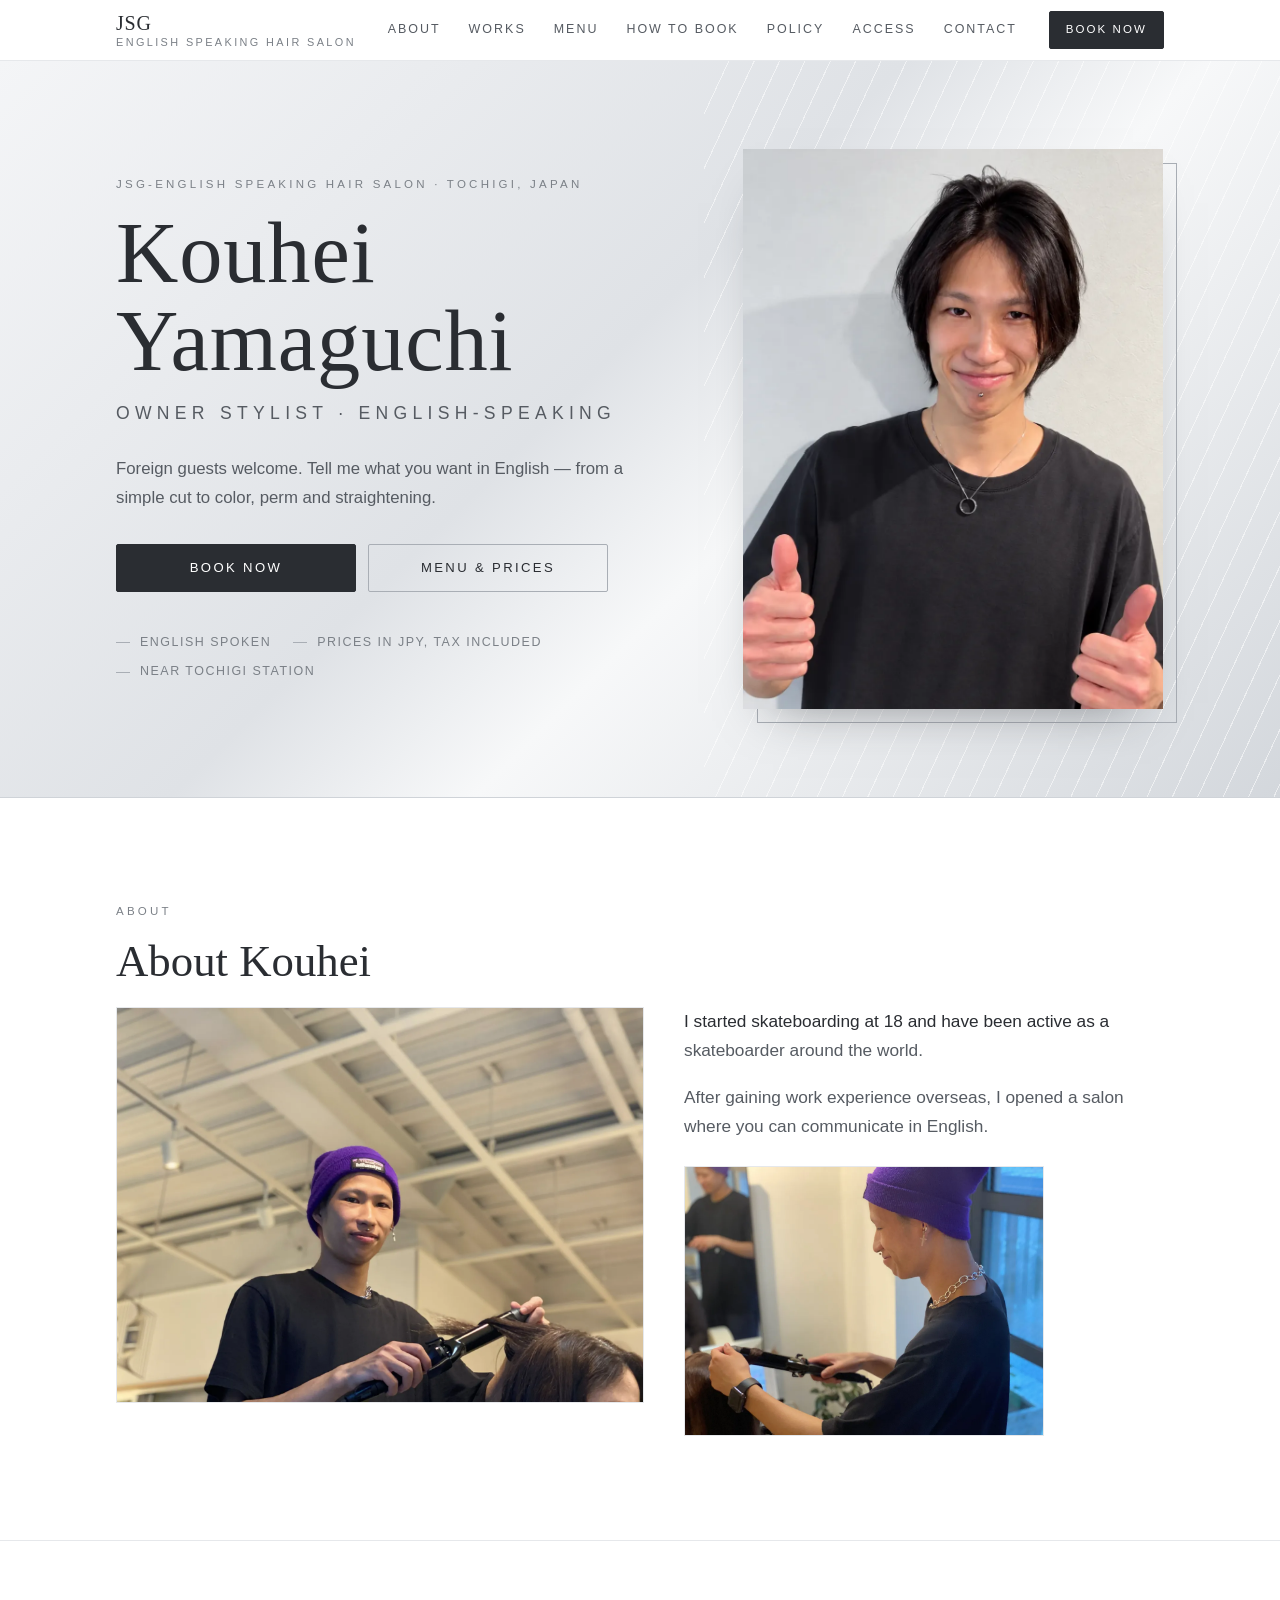
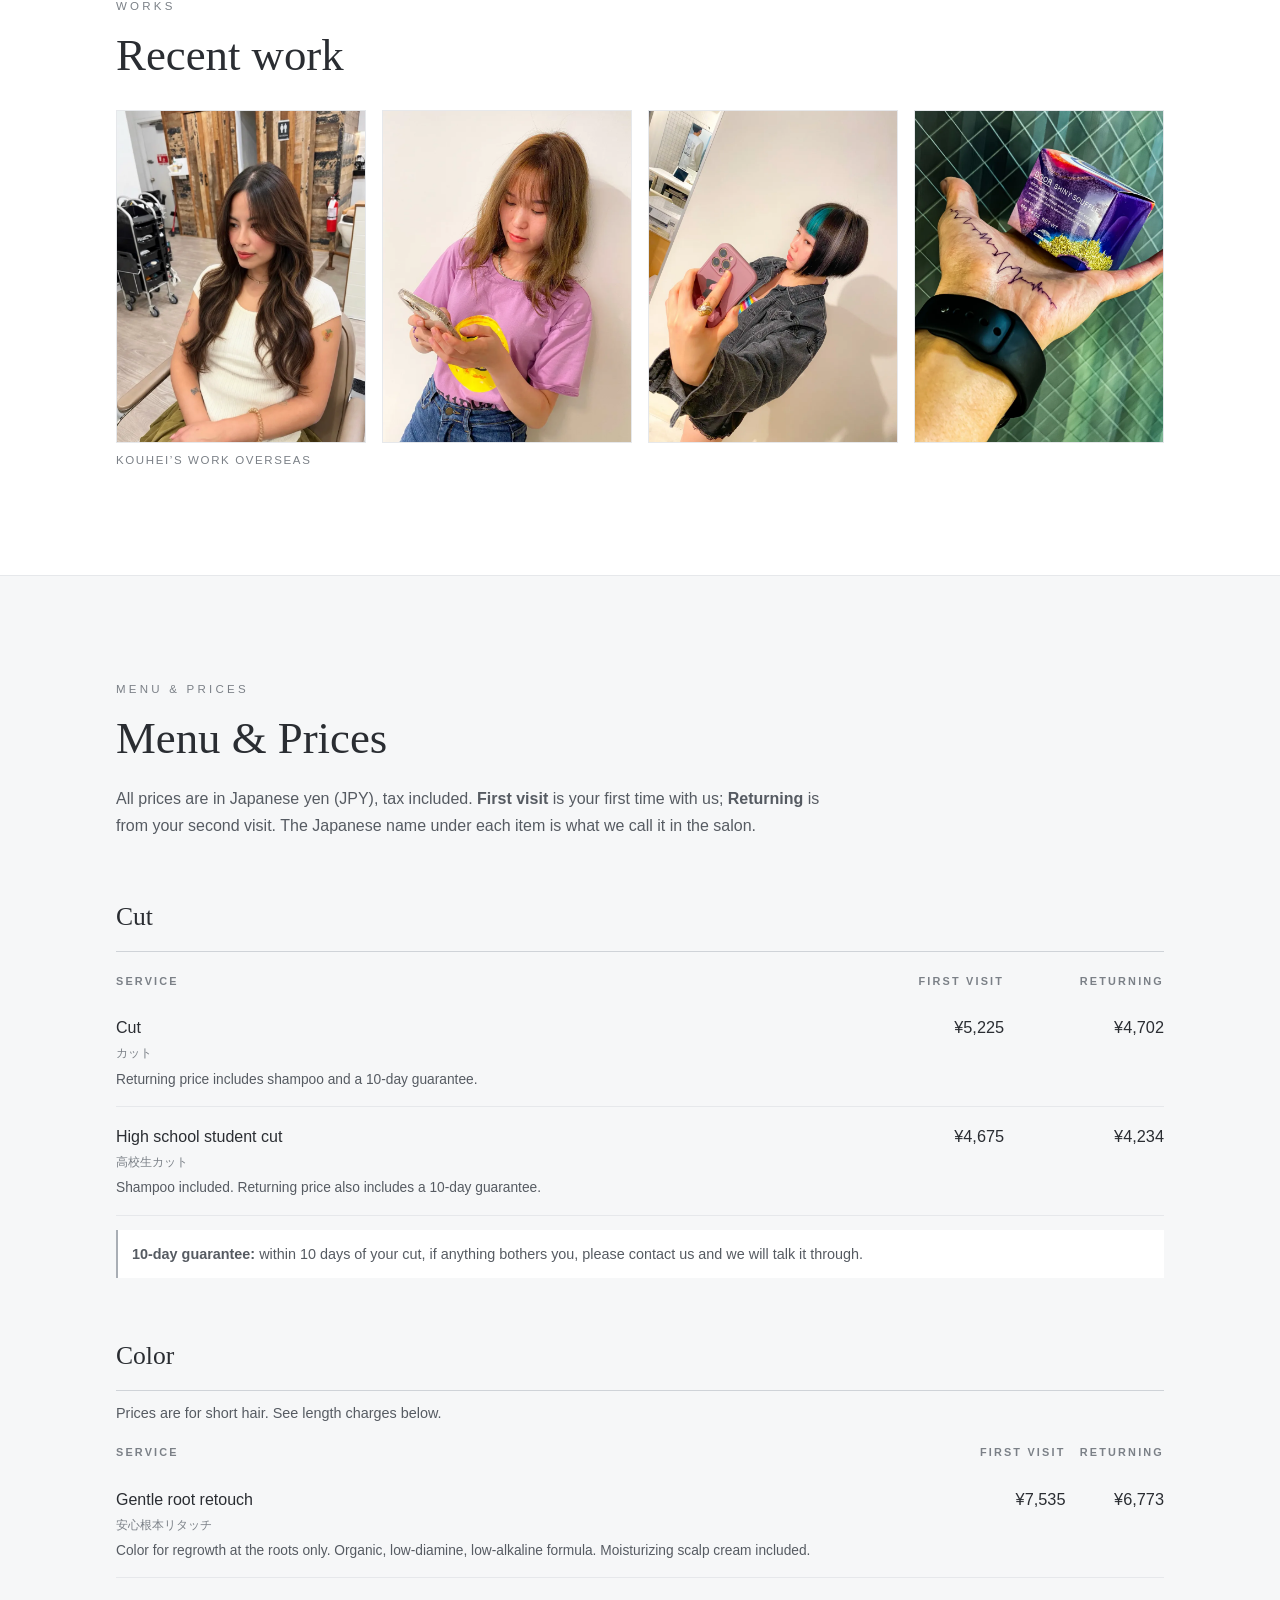
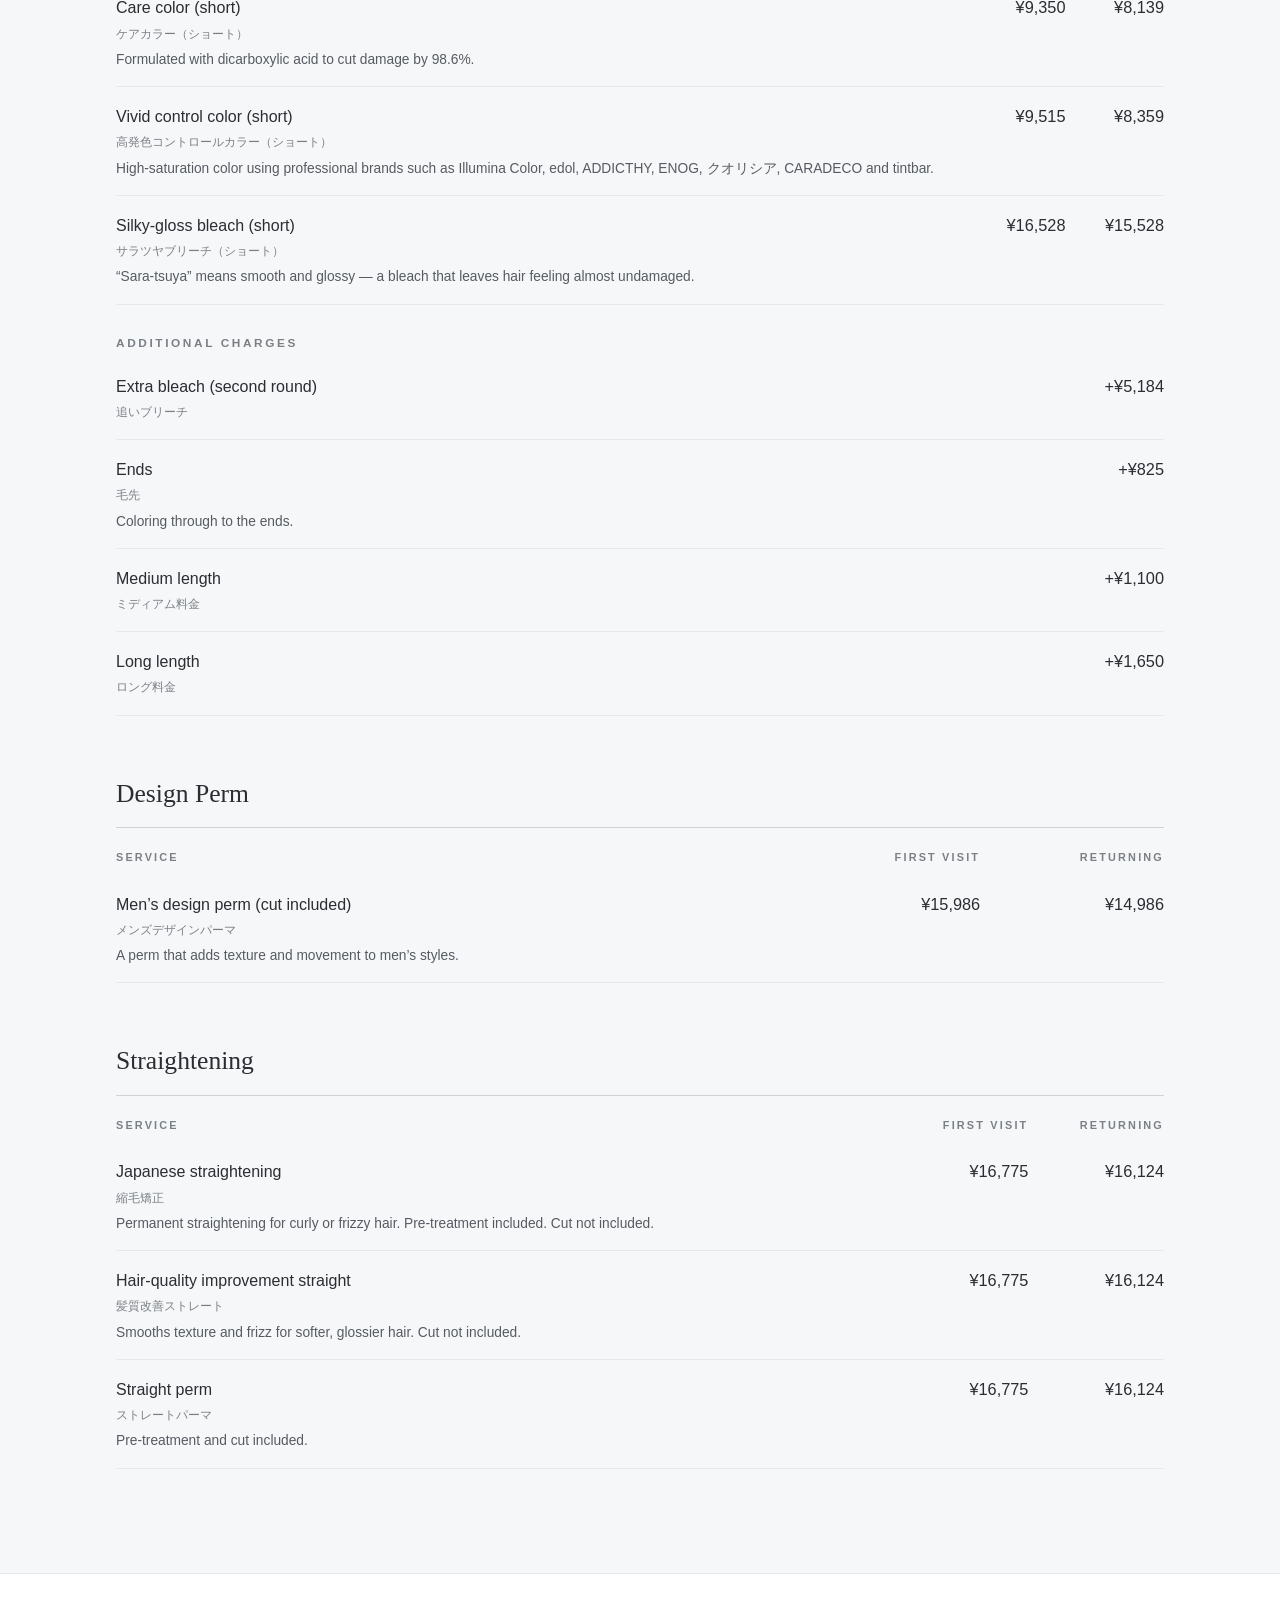
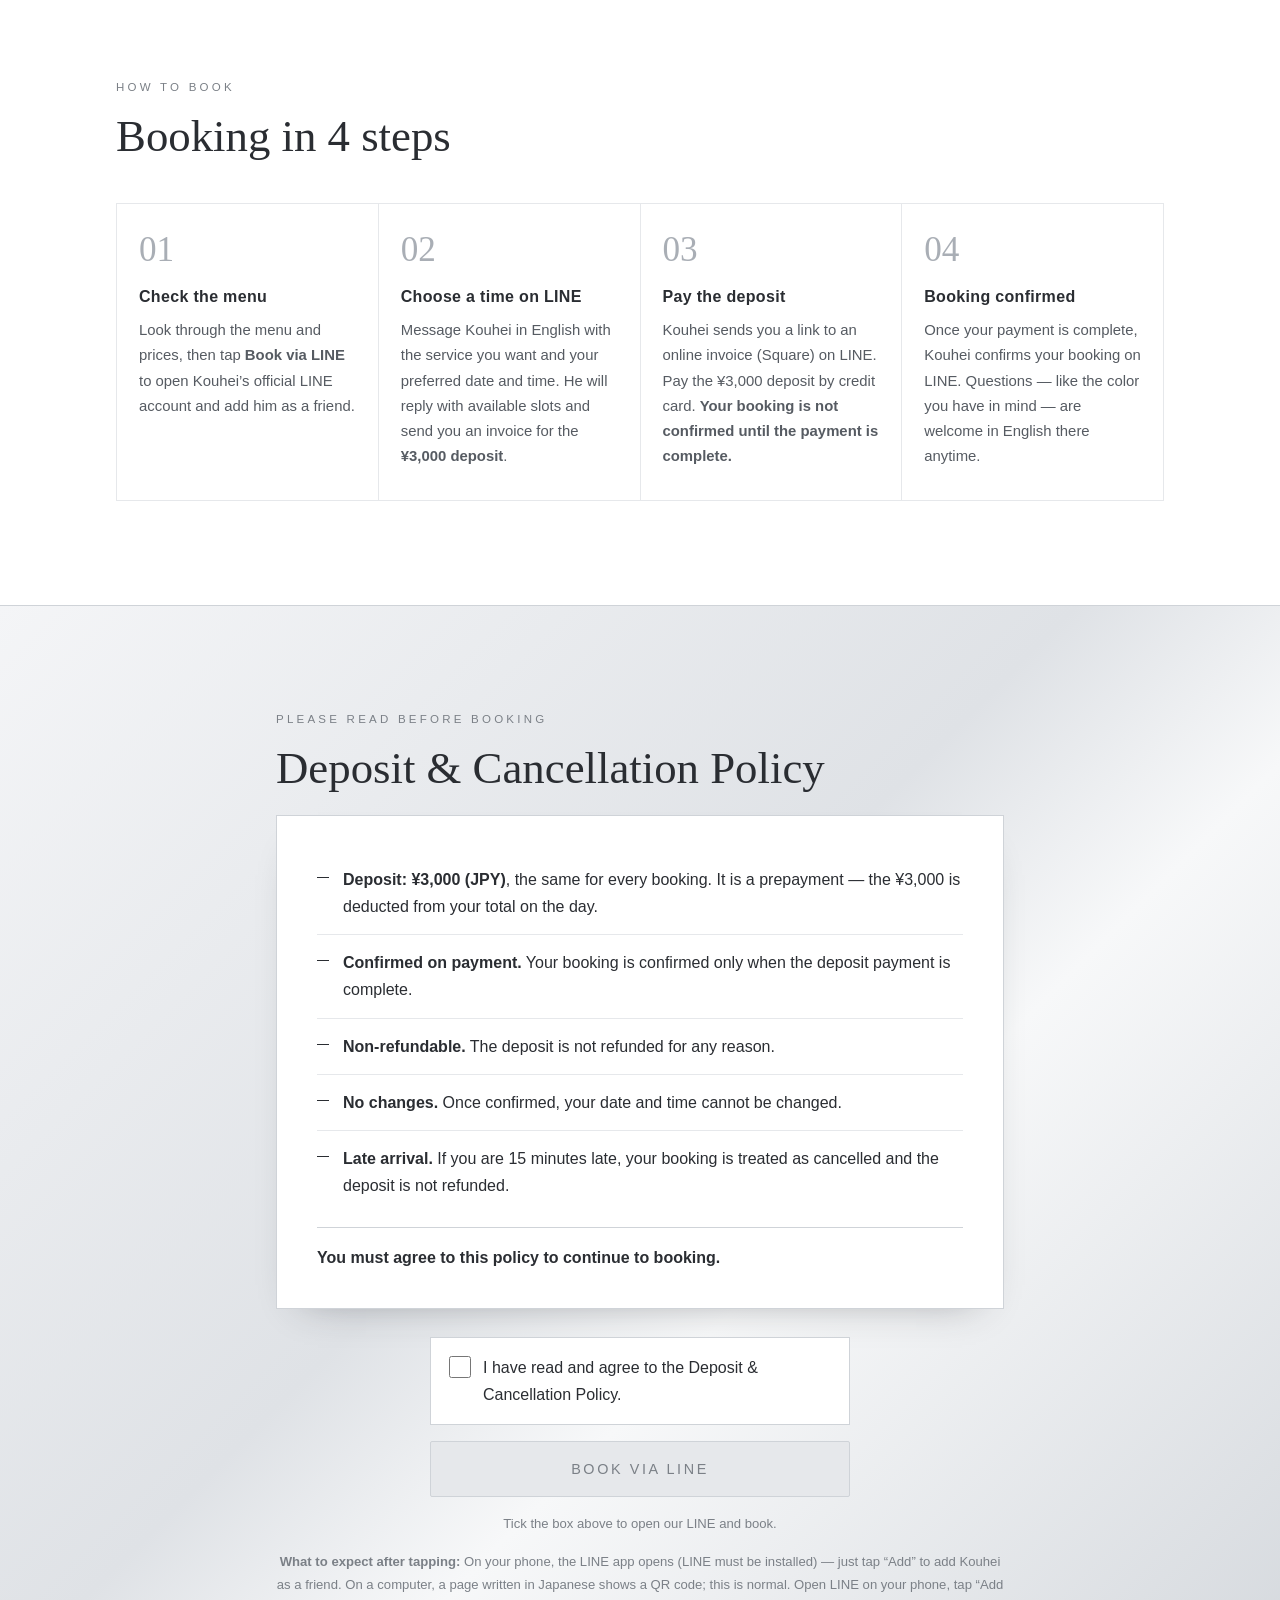
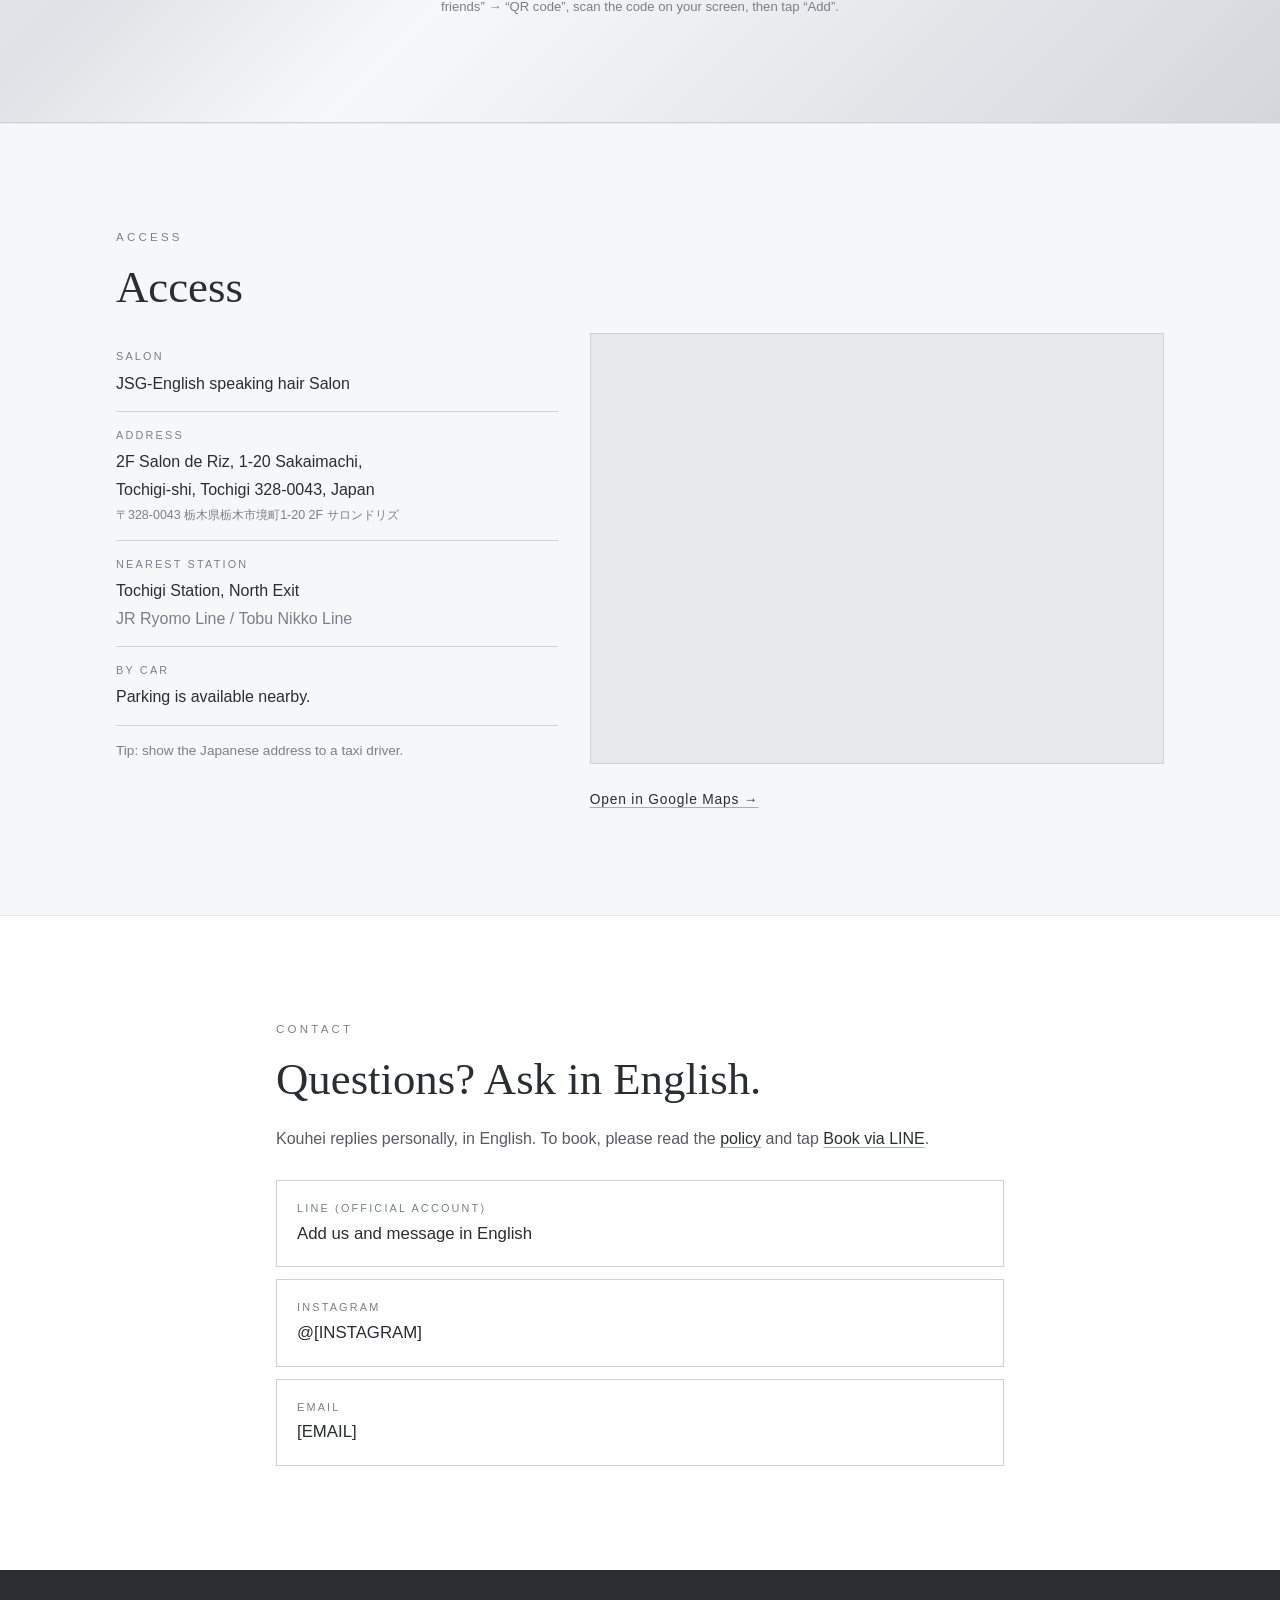
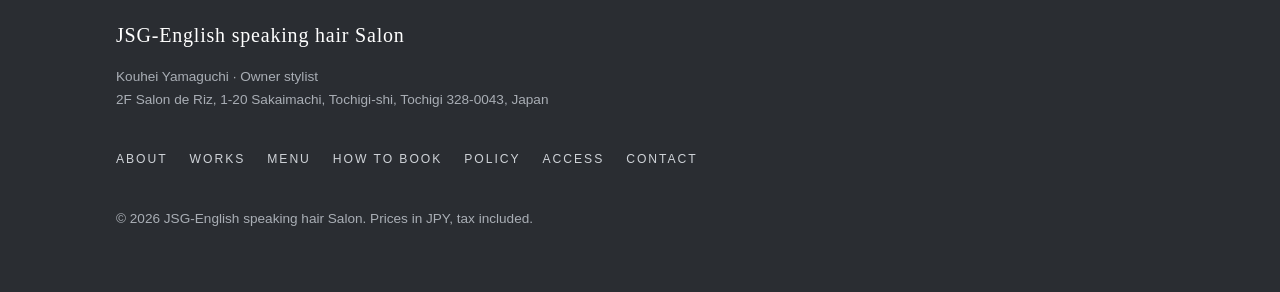
==== index.html @ a2908c6b "Initial import of JSG site (fix export wrapper, comments) Co-Authored-By: Claude Opus 5.5 <noreply@a" ====
<!doctype html>
<html lang="en">
<head>
  <meta charset="utf-8">
  <meta name="viewport" content="width=device-width, initial-scale=1">
  <title>JSG-English speaking hair Salon | Kouhei Yamaguchi, Owner Stylist | Tochigi, Japan</title>
  <meta name="description" content="JSG-English speaking hair Salon in Tochigi, Japan. Owner stylist Kouhei Yamaguchi welcomes foreign guests — cut, color, perm and straightening in English. Prices in JPY. Near Tochigi Station North Exit.">
  <meta name="robots" content="index, follow">
  <!-- TODO [DOMAIN]: 公開ドメインが決まったら https://[DOMAIN]/ を置き換える（canonical / og:url / og:image / sitemap.xml / robots.txt） -->
  <link rel="canonical" href="https://[DOMAIN]/">

  <!-- Open Graph -->
  <meta property="og:type" content="website">
  <meta property="og:site_name" content="JSG-English speaking hair Salon">
  <meta property="og:title" content="JSG-English speaking hair Salon — Kouhei Yamaguchi, Owner Stylist">
  <meta property="og:description" content="Foreign guests welcome in Tochigi, Japan. Cut, color, perm and straightening with an English-speaking owner stylist. Book via LINE with a ¥3,000 deposit.">
  <meta property="og:url" content="https://[DOMAIN]/">
  <meta property="og:image" content="https://[DOMAIN]/images/og-image.png">
  <meta property="og:image:width" content="1200">
  <meta property="og:image:height" content="630">
  <meta property="og:locale" content="en_US">
  <meta name="twitter:card" content="summary_large_image">

  <link rel="icon" href="images/favicon.svg" type="image/svg+xml">
  <meta name="theme-color" content="#f4f5f6">
  <link rel="stylesheet" href="css/style.css">

  <script type="application/ld+json">
  {
    "@context": "https://schema.org",
    "@type": "HairSalon",
    "name": "JSG-English speaking hair Salon",
    "url": "https://[DOMAIN]/",
    "image": "https://[DOMAIN]/images/og-image.png",
    "priceRange": "¥¥",
    "currenciesAccepted": "JPY",
    "availableLanguage": ["English", "Japanese"],
    "address": {
      "@type": "PostalAddress",
      "streetAddress": "2F Salon de Riz, 1-20 Sakaimachi",
      "addressLocality": "Tochigi-shi",
      "addressRegion": "Tochigi",
      "postalCode": "328-0043",
      "addressCountry": "JP"
    },
    "founder": {
      "@type": "Person",
      "name": "Kouhei Yamaguchi",
      "jobTitle": "Owner Stylist",
      "knowsLanguage": ["en", "ja"]
    }
  }
  </script>
</head>
<body>

<header class="site-header">
  <div class="wrap header-inner">
    <a class="brand" href="#top" aria-label="JSG-English speaking hair Salon — back to top">
      <span class="brand-name">JSG</span>
      <span class="brand-sub">English speaking hair Salon</span>
    </a>
    <nav class="nav" aria-label="Main">
      <a href="#about">About</a>
      <a href="#works">Works</a>
      <a href="#menu">Menu</a>
      <a href="#how">How to book</a>
      <a href="#policy">Policy</a>
      <a href="#access">Access</a>
      <a href="#contact">Contact</a>
    </nav>
    <a class="btn btn-small" href="#book">Book now</a>
  </div>
</header>

<main id="top">

  <!-- 1. HERO -->
  <section class="hero" aria-labelledby="hero-title">
    <div class="wrap hero-inner">
      <div class="hero-text">
      <p class="eyebrow">JSG-English speaking hair Salon · Tochigi, Japan</p>
      <h1 id="hero-title">
        <span class="hero-name">Kouhei Yamaguchi</span>
        <span class="hero-role">Owner stylist · English-speaking</span>
      </h1>
      <p class="hero-lead">Foreign guests welcome. Tell me what you want in English — from a simple cut to color, perm and straightening.</p>
      <div class="hero-actions">
        <a class="btn" href="#book">Book now</a>
        <a class="btn btn-ghost" href="#menu">Menu &amp; prices</a>
      </div>
      <ul class="hero-facts">
        <li>English spoken</li>
        <li>Prices in JPY, tax included</li>
        <li>Near Tochigi Station</li>
      </ul>
      </div>
      <!-- ファーストビューの写真は表示を速くするため遅延読み込みにしない -->
      <figure class="hero-img">
        <img src="images/kouhei-portrait.webp" alt="Kouhei Yamaguchi, owner stylist, smiling with two thumbs up" width="900" height="1581" fetchpriority="high" decoding="async">
      </figure>
    </div>
  </section>

  <!-- 2. ABOUT -->
  <section id="about" class="section" aria-labelledby="about-title">
    <div class="wrap">
      <p class="eyebrow">About</p>
      <h2 id="about-title">About Kouhei</h2>
      <div class="about-grid">
        <figure class="about-img">
          <img src="images/kouhei-at-work.webp" alt="Kouhei styling a guest’s hair with a curling iron" width="1600" height="1200" loading="lazy" decoding="async">
        </figure>
        <div class="about-text">
          <p>I started skateboarding at 18 and have been active as a skateboarder around the world.</p>
          <p>After gaining work experience overseas, I opened a salon where you can communicate in English.</p>
          <figure class="about-sub">
            <img src="images/kouhei-styling.webp" alt="Kouhei curling a guest’s hair in the salon" width="1200" height="900" loading="lazy" decoding="async">
          </figure>
        </div>
      </div>
    </div>
  </section>

  <!-- 2b. WORKS（写っている方の掲載同意あり：2026-10-16 石黒さん確認） -->
  <section id="works" class="section" aria-labelledby="works-title">
    <div class="wrap">
      <p class="eyebrow">Works</p>
      <h2 id="works-title">Recent work</h2>
      <div class="works-grid">
        <!-- 山口さんが海外で働いていたときの施術（石黒さん確認 2026-10-16） -->
        <figure>
          <img src="images/work-overseas.webp" alt="Long layered hair with soft waves and brown highlights, styled by Kouhei overseas" width="900" height="1134" loading="lazy" decoding="async">
          <figcaption>Kouhei’s work overseas</figcaption>
        </figure>
        <figure>
          <img src="images/work-layers.webp" alt="Medium-length layered cut with a soft fringe and a light brown color" width="900" height="1047" loading="lazy" decoding="async">
        </figure>
        <figure>
          <img src="images/work-bob.webp" alt="Short bob with a teal color accent in the fringe" width="900" height="1200" loading="lazy" decoding="async">
        </figure>
        <figure>
          <img src="images/work-product.webp" alt="Milbon DOOR Shiny Souffle styling product held in a hand" width="900" height="1200" loading="lazy" decoding="async">
        </figure>
      </div>
    </div>
  </section>

  <!-- 3. MENU & PRICES -->
  <section id="menu" class="section section-tint" aria-labelledby="menu-title">
    <div class="wrap">
      <p class="eyebrow">Menu &amp; Prices</p>
      <h2 id="menu-title">Menu &amp; Prices</h2>
      <p class="section-lead">All prices are in Japanese yen (JPY), tax included. <strong>First visit</strong> is your first time with us; <strong>Returning</strong> is from your second visit. The Japanese name under each item is what we call it in the salon.</p>

      <!-- CUT -->
      <div class="menu-block">
        <h3>Cut</h3>
        <table class="price-table">
          <thead><tr><th scope="col">Service</th><th scope="col">First visit</th><th scope="col">Returning</th></tr></thead>
          <tbody>
            <tr>
              <th scope="row"><span class="item">Cut</span><span class="jp" lang="ja">カット</span><span class="desc">Returning price includes shampoo and a 10-day guarantee.</span></th>
              <td data-label="First visit">¥5,225</td><td data-label="Returning">¥4,702</td>
            </tr>
            <tr>
              <th scope="row"><span class="item">High school student cut</span><span class="jp" lang="ja">高校生カット</span><span class="desc">Shampoo included. Returning price also includes a 10-day guarantee.</span></th>
              <td data-label="First visit">¥4,675</td><td data-label="Returning">¥4,234</td>
            </tr>
          </tbody>
        </table>
        <p class="block-note"><strong>10-day guarantee:</strong> within 10 days of your cut, if anything bothers you, please contact us and we will talk it through.</p>
      </div>

      <!-- COLOR -->
      <div class="menu-block">
        <h3>Color</h3>
        <p class="block-intro">Prices are for short hair. See length charges below.</p>
        <table class="price-table">
          <thead><tr><th scope="col">Service</th><th scope="col">First visit</th><th scope="col">Returning</th></tr></thead>
          <tbody>
            <tr>
              <th scope="row"><span class="item">Gentle root retouch</span><span class="jp" lang="ja">安心根本リタッチ</span><span class="desc">Color for regrowth at the roots only. Organic, low-diamine, low-alkaline formula. Moisturizing scalp cream included.</span></th>
              <td data-label="First visit">¥7,535</td><td data-label="Returning">¥6,773</td>
            </tr>
            <tr>
              <th scope="row"><span class="item">Care color (short)</span><span class="jp" lang="ja">ケアカラー（ショート）</span><span class="desc">Formulated with dicarboxylic acid to cut damage by 98.6%.</span></th>
              <td data-label="First visit">¥9,350</td><td data-label="Returning">¥8,139</td>
            </tr>
            <tr>
              <th scope="row"><span class="item">Vivid control color (short)</span><span class="jp" lang="ja">高発色コントロールカラー（ショート）</span><span class="desc">High-saturation color using professional brands such as Illumina Color, edol, ADDICTHY, ENOG, <span lang="ja">クオリシア</span>, CARADECO and tintbar.</span></th>
              <td data-label="First visit">¥9,515</td><td data-label="Returning">¥8,359</td>
            </tr>
            <tr>
              <th scope="row"><span class="item">Silky-gloss bleach (short)</span><span class="jp" lang="ja">サラツヤブリーチ（ショート）</span><span class="desc">“Sara-tsuya” means smooth and glossy — a bleach that leaves hair feeling almost undamaged.</span></th>
              <td data-label="First visit">¥16,528</td><td data-label="Returning">¥15,528</td>
            </tr>
          </tbody>
        </table>
        <h4>Additional charges</h4>
        <table class="price-table price-table-add">
          <tbody>
            <tr><th scope="row"><span class="item">Extra bleach (second round)</span><span class="jp" lang="ja">追いブリーチ</span></th><td data-label="Add">+¥5,184</td></tr>
            <tr><th scope="row"><span class="item">Ends</span><span class="jp" lang="ja">毛先</span><span class="desc">Coloring through to the ends.</span></th><td data-label="Add">+¥825</td></tr>
            <tr><th scope="row"><span class="item">Medium length</span><span class="jp" lang="ja">ミディアム料金</span></th><td data-label="Add">+¥1,100</td></tr>
            <tr><th scope="row"><span class="item">Long length</span><span class="jp" lang="ja">ロング料金</span></th><td data-label="Add">+¥1,650</td></tr>
          </tbody>
        </table>
      </div>

      <!-- DESIGN PERM -->
      <div class="menu-block">
        <h3>Design Perm</h3>
        <table class="price-table">
          <thead><tr><th scope="col">Service</th><th scope="col">First visit</th><th scope="col">Returning</th></tr></thead>
          <tbody>
            <tr>
              <th scope="row"><span class="item">Men’s design perm (cut included)</span><span class="jp" lang="ja">メンズデザインパーマ</span><span class="desc">A perm that adds texture and movement to men’s styles.</span></th>
              <td data-label="First visit">¥15,986</td><td data-label="Returning">¥14,986</td>
            </tr>
          </tbody>
        </table>
      </div>

      <!-- STRAIGHT -->
      <div class="menu-block">
        <h3>Straightening</h3>
        <table class="price-table">
          <thead><tr><th scope="col">Service</th><th scope="col">First visit</th><th scope="col">Returning</th></tr></thead>
          <tbody>
            <tr>
              <th scope="row"><span class="item">Japanese straightening</span><span class="jp" lang="ja">縮毛矯正</span><span class="desc">Permanent straightening for curly or frizzy hair. Pre-treatment included. Cut not included.</span></th>
              <td data-label="First visit">¥16,775</td><td data-label="Returning">¥16,124</td>
            </tr>
            <tr>
              <th scope="row"><span class="item">Hair-quality improvement straight</span><span class="jp" lang="ja">髪質改善ストレート</span><span class="desc">Smooths texture and frizz for softer, glossier hair. Cut not included.</span></th>
              <td data-label="First visit">¥16,775</td><td data-label="Returning">¥16,124</td>
            </tr>
            <tr>
              <th scope="row"><span class="item">Straight perm</span><span class="jp" lang="ja">ストレートパーマ</span><span class="desc">Pre-treatment and cut included.</span></th>
              <td data-label="First visit">¥16,775</td><td data-label="Returning">¥16,124</td>
            </tr>
          </tbody>
        </table>
      </div>
    </div>
  </section>

  <!-- 4. HOW TO BOOK -->
  <section id="how" class="section" aria-labelledby="how-title">
    <div class="wrap">
      <p class="eyebrow">How to book</p>
      <h2 id="how-title">Booking in 4 steps</h2>
      <ol class="steps">
        <li>
          <span class="step-num" aria-hidden="true">01</span>
          <h3>Check the menu</h3>
          <p>Look through the menu and prices, then tap <strong>Book via LINE</strong> to open Kouhei’s official LINE account and add him as a friend.</p>
        </li>
        <li>
          <span class="step-num" aria-hidden="true">02</span>
          <h3>Choose a time on LINE</h3>
          <p>Message Kouhei in English with the service you want and your preferred date and time. He will reply with available slots and send you an invoice for the <strong>¥3,000 deposit</strong>.</p>
        </li>
        <li>
          <span class="step-num" aria-hidden="true">03</span>
          <h3>Pay the deposit</h3>
          <p>Kouhei sends you a link to an online invoice (Square) on LINE. Pay the ¥3,000 deposit by credit card. <strong>Your booking is not confirmed until the payment is complete.</strong></p>
        </li>
        <li>
          <span class="step-num" aria-hidden="true">04</span>
          <h3>Booking confirmed</h3>
          <p>Once your payment is complete, Kouhei confirms your booking on LINE. Questions — like the color you have in mind — are welcome in English there anytime.</p>
        </li>
      </ol>
    </div>
  </section>

  <!-- 5. DEPOSIT & CANCELLATION POLICY -->
  <section id="policy" class="section section-policy" aria-labelledby="policy-title">
    <div class="wrap narrow">
      <p class="eyebrow">Please read before booking</p>
      <h2 id="policy-title">Deposit &amp; Cancellation Policy</h2>
      <div class="policy-card">
        <ul class="policy-list">
          <li><strong>Deposit: ¥3,000 (JPY)</strong>, the same for every booking. It is a prepayment — the ¥3,000 is deducted from your total on the day.</li>
          <li><strong>Confirmed on payment.</strong> Your booking is confirmed only when the deposit payment is complete.</li>
          <li><strong>Non-refundable.</strong> The deposit is not refunded for any reason.</li>
          <li><strong>No changes.</strong> Once confirmed, your date and time cannot be changed.</li>
          <li><strong>Late arrival.</strong> If you are 15 minutes late, your booking is treated as cancelled and the deposit is not refunded.</li>
        </ul>
        <p class="policy-agree">You must agree to this policy to continue to booking.</p>
      </div>

      <!-- BOOKING (agreement + button) -->
      <div id="book" class="book-box">
        <label class="agree">
          <input type="checkbox" id="agree-policy">
          <span>I have read and agree to the Deposit &amp; Cancellation Policy.</span>
        </label>
        <!-- 予約URL。Contact の「LINE (official account)」カードにも同じURLがあるので、変えるときは2か所とも差し替える -->
        <a id="book-button" class="btn btn-large is-disabled" href="https://lin.ee/5ZnlQEM" target="_blank" rel="noopener" aria-disabled="true" tabindex="-1">Book via LINE</a>
        <p class="book-hint" id="book-hint">Tick the box above to open our LINE and book.</p>
        <p class="book-hint"><strong>What to expect after tapping:</strong> On your phone, the LINE app opens (LINE must be installed) — just tap “Add” to add Kouhei as a friend. On a computer, a page written in Japanese shows a QR code; this is normal. Open LINE on your phone, tap “Add friends” → “QR code”, scan the code on your screen, then tap “Add”.</p>
        <noscript><p class="book-hint">Please enable JavaScript to use the booking button.</p></noscript>
      </div>
    </div>
  </section>

  <!-- 6. ACCESS -->
  <section id="access" class="section section-tint" aria-labelledby="access-title">
    <div class="wrap">
      <p class="eyebrow">Access</p>
      <h2 id="access-title">Access</h2>
      <div class="access-grid">
        <div class="access-text">
          <dl class="info-list">
            <div><dt>Salon</dt><dd>JSG-English speaking hair Salon</dd></div>
            <div><dt>Address</dt><dd>2F Salon de Riz, 1-20 Sakaimachi,<br>Tochigi-shi, Tochigi 328-0043, Japan<br><span class="jp" lang="ja">〒328-0043 栃木県栃木市境町1-20 2F サロンドリズ</span></dd></div>
            <div><dt>Nearest station</dt><dd>Tochigi Station, North Exit<br><span class="muted">JR Ryomo Line / Tobu Nikko Line</span></dd></div>
            <div><dt>By car</dt><dd>Parking is available nearby.</dd></div>
          </dl>
          <p class="muted small">Tip: show the Japanese address to a taxi driver.</p>
        </div>
        <div class="map">
          <iframe
            title="Map: JSG-English speaking hair Salon, 1-20 Sakaimachi, Tochigi"
            src="https://www.google.com/maps?q=%E6%A0%83%E6%9C%A8%E7%9C%8C%E6%A0%83%E6%9C%A8%E5%B8%82%E5%A2%83%E7%94%BA1-20&amp;output=embed"
            loading="lazy"
            referrerpolicy="no-referrer-when-downgrade"
            allowfullscreen></iframe>
        </div>
        <p class="map-link"><a href="https://www.google.com/maps/search/?api=1&amp;query=%E6%A0%83%E6%9C%A8%E7%9C%8C%E6%A0%83%E6%9C%A8%E5%B8%82%E5%A2%83%E7%94%BA1-20" target="_blank" rel="noopener">Open in Google Maps →</a></p>
      </div>
    </div>
  </section>

  <!-- 7. CONTACT -->
  <section id="contact" class="section" aria-labelledby="contact-title">
    <div class="wrap narrow">
      <p class="eyebrow">Contact</p>
      <h2 id="contact-title">Questions? Ask in English.</h2>
      <p class="section-lead">Kouhei replies personally, in English. To book, please read the <a href="#policy">policy</a> and tap <a href="#book">Book via LINE</a>.</p>
      <ul class="contact-list">
        <li>
          <a class="contact-card" href="https://lin.ee/5ZnlQEM" target="_blank" rel="noopener">
            <span class="contact-label">LINE (official account)</span>
            <span class="contact-value">Add us and message in English</span>
          </a>
        </li>
        <li>
          <!-- TODO [INSTAGRAM]: ID が決まったら href と表示を差し替え -->
          <a class="contact-card" href="https://www.instagram.com/[INSTAGRAM]/" target="_blank" rel="noopener">
            <span class="contact-label">Instagram</span>
            <span class="contact-value">@[INSTAGRAM]</span>
          </a>
        </li>
        <li>
          <!-- TODO [EMAIL]: アドレスが決まったら href と表示を差し替え -->
          <a class="contact-card" href="mailto:[EMAIL]">
            <span class="contact-label">Email</span>
            <span class="contact-value">[EMAIL]</span>
          </a>
        </li>
      </ul>
    </div>
  </section>

</main>

<!-- 8. FOOTER -->
<footer class="site-footer">
  <div class="wrap footer-inner">
    <div>
      <p class="brand-name">JSG-English speaking hair Salon</p>
      <p class="muted small">Kouhei Yamaguchi · Owner stylist<br>2F Salon de Riz, 1-20 Sakaimachi, Tochigi-shi, Tochigi 328-0043, Japan</p>
    </div>
    <nav class="footer-nav" aria-label="Footer">
      <a href="#about">About</a>
      <a href="#works">Works</a>
      <a href="#menu">Menu</a>
      <a href="#how">How to book</a>
      <a href="#policy">Policy</a>
      <a href="#access">Access</a>
      <a href="#contact">Contact</a>
    </nav>
    <p class="muted small">© <span id="year">2026</span> JSG-English speaking hair Salon. Prices in JPY, tax included.</p>
  </div>
</footer>

<!-- Mobile sticky booking bar -->
<a class="sticky-book" href="#book">Book now</a>

<script src="js/main.js" defer></script>
</body>
</html>
---- css/style.css ----
/* Salon de Riz — Kohei Yamaguchi (English site)
   Palette: white / silver / gray. No external fonts or CDNs. */

:root {
  color-scheme: light;

  --white: #ffffff;
  --paper: #f6f7f8;
  --silver-1: #e6e8eb;
  --silver-2: #cfd3d8;
  --silver-3: #a9aeb5;
  --gray-1: #7b8087;
  --gray-2: #565b62;
  --ink: #2a2d32;

  --silver-sheen: linear-gradient(135deg, #f4f5f7 0%, #dfe2e6 45%, #f7f8f9 60%, #d3d7dc 100%);

  --serif: "Didot", "Bodoni 72", "Bodoni MT", "Playfair Display", "Times New Roman", Georgia, serif;
  --sans: -apple-system, BlinkMacSystemFont, "Segoe UI", "Helvetica Neue", Helvetica, Arial,
          "Hiragino Sans", "Noto Sans JP", "Yu Gothic", sans-serif;

  --gutter: 16px;
  --radius: 2px;
  --header-h: 60px;
}

*, *::before, *::after { box-sizing: border-box; }

html { scroll-behavior: smooth; scroll-padding-top: calc(var(--header-h) + 8px); }
@media (prefers-reduced-motion: reduce) { html { scroll-behavior: auto; } }

body {
  margin: 0;
  background: var(--white);
  color: var(--ink);
  font-family: var(--sans);
  font-size: 16px;
  line-height: 1.7;
  -webkit-font-smoothing: antialiased;
  -webkit-text-size-adjust: 100%;
  overflow-x: hidden;
}

img, iframe { max-width: 100%; display: block; }
a { color: var(--ink); text-underline-offset: 3px; text-decoration-color: var(--silver-3); }
a:hover { text-decoration-color: var(--ink); }
:focus-visible { outline: 2px solid var(--gray-2); outline-offset: 3px; }

.wrap { width: 100%; max-width: 1080px; margin: 0 auto; padding: 0 var(--gutter); }
.wrap.narrow { max-width: 760px; }
.muted { color: var(--gray-1); }
.small { font-size: 0.85rem; }

/* ---------- Header ---------- */
.site-header {
  position: sticky; top: 0; z-index: 20;
  background: rgba(255, 255, 255, 0.92);
  -webkit-backdrop-filter: saturate(140%) blur(10px);
  backdrop-filter: saturate(140%) blur(10px);
  border-bottom: 1px solid var(--silver-1);
}
.header-inner { height: var(--header-h); display: flex; align-items: center; justify-content: space-between; gap: 16px; }
.brand { text-decoration: none; display: flex; flex-direction: column; line-height: 1.1; }
.brand-name { font-family: var(--serif); font-size: 1.25rem; letter-spacing: 0.04em; margin: 0; }
.brand-sub { white-space: nowrap; font-size: 0.68rem; letter-spacing: 0.22em; text-transform: uppercase; color: var(--gray-1); margin-top: 3px; }
.nav { display: none; gap: 28px; }
.nav a { text-decoration: none; font-size: 0.78rem; letter-spacing: 0.16em; text-transform: uppercase; color: var(--gray-2); }
.nav a:hover { color: var(--ink); }
@media (min-width: 860px) { .nav { display: flex; } }

/* ---------- Buttons ---------- */
.btn {
  display: inline-flex; align-items: center; justify-content: center;
  min-height: 48px; padding: 0 28px;
  background: var(--ink); color: var(--white);
  border: 1px solid var(--ink); border-radius: var(--radius);
  font-size: 0.82rem; letter-spacing: 0.18em; text-transform: uppercase; text-decoration: none;
  transition: background .2s, color .2s, border-color .2s, opacity .2s;
  cursor: pointer; white-space: nowrap;
}
.btn:hover { background: var(--gray-2); border-color: var(--gray-2); }
.btn-ghost { background: transparent; color: var(--ink); border-color: var(--silver-3); }
.btn-ghost:hover { background: var(--paper); color: var(--ink); border-color: var(--ink); }
.btn-small { min-height: 38px; padding: 0 16px; font-size: 0.72rem; }
.btn-large { min-height: 56px; width: 100%; max-width: 420px; font-size: 0.9rem; }
.btn.is-disabled {
  background: var(--silver-1); color: var(--gray-1); border-color: var(--silver-2);
  cursor: not-allowed; pointer-events: none;
}

/* ---------- Hero ---------- */
.hero {
  position: relative;
  background: var(--silver-sheen);
  border-bottom: 1px solid var(--silver-2);
  overflow: hidden;
}
.hero::after {
  /* thin silver rule motif */
  content: ""; position: absolute; right: -10%; top: 0; bottom: 0; width: 55%;
  background: repeating-linear-gradient(115deg, transparent 0 22px, rgba(255,255,255,.55) 22px 23px);
  pointer-events: none;
}
.hero-inner { position: relative; z-index: 1; padding-top: 72px; padding-bottom: 72px; }
@media (min-width: 860px) { .hero-inner { padding-top: 128px; padding-bottom: 120px; } }
.eyebrow { font-size: 0.72rem; letter-spacing: 0.28em; text-transform: uppercase; color: var(--gray-1); margin: 0 0 14px; }
.hero h1 { margin: 0; font-weight: 400; }
.hero-name { display: block; font-family: var(--serif); font-size: clamp(2.6rem, 10vw, 5.4rem); line-height: 1.02; letter-spacing: 0.01em; }
.hero-role { display: block; margin-top: 14px; font-size: clamp(0.9rem, 3.4vw, 1.1rem); letter-spacing: 0.3em; text-transform: uppercase; color: var(--gray-2); }
.hero-lead { max-width: 34rem; margin: 26px 0 32px; font-size: 1.05rem; color: var(--gray-2); }
.hero-actions { display: flex; flex-wrap: wrap; gap: 12px; }
.hero-actions .btn { flex: 1 1 180px; max-width: 240px; }
.hero-facts { list-style: none; padding: 0; margin: 40px 0 0; display: flex; flex-wrap: wrap; gap: 8px 22px; font-size: 0.78rem; letter-spacing: 0.12em; text-transform: uppercase; color: var(--gray-1); }
.hero-facts li::before { content: ""; display: inline-block; width: 14px; height: 1px; background: var(--silver-3); vertical-align: middle; margin-right: 10px; }

/* ---------- Sections ---------- */
.section { padding: 72px 0; }
@media (min-width: 860px) { .section { padding: 104px 0; } }
.section-tint { background: var(--paper); border-top: 1px solid var(--silver-1); border-bottom: 1px solid var(--silver-1); }
.section h2 { font-family: var(--serif); font-weight: 400; font-size: clamp(1.9rem, 6vw, 2.8rem); line-height: 1.15; margin: 0 0 20px; }
.section-lead { color: var(--gray-2); max-width: 46rem; margin: 0 0 24px; }

/* ---------- Menu ---------- */
.menu-block { margin-top: 56px; }
.menu-block h3 {
  font-family: var(--serif); font-weight: 400; font-size: 1.6rem; margin: 0 0 6px;
  display: flex; flex-wrap: wrap; align-items: baseline; gap: 10px;
  padding-bottom: 12px; border-bottom: 1px solid var(--silver-2);
}
.menu-block h4 { font-size: 0.74rem; letter-spacing: 0.22em; text-transform: uppercase; color: var(--gray-1); font-weight: 600; margin: 28px 0 4px; }
.block-intro, .block-note { font-size: 0.9rem; color: var(--gray-2); margin: 10px 0 0; }
.block-note { margin-top: 14px; padding: 12px 14px; background: var(--white); border-left: 2px solid var(--silver-3); }
.tag { font-family: var(--sans); font-size: 0.66rem; letter-spacing: 0.16em; text-transform: uppercase; padding: 3px 9px; border: 1px solid var(--silver-3); color: var(--gray-2); border-radius: 20px; }

.price-table { width: 100%; border-collapse: collapse; margin-top: 4px; }
.price-table thead th { font-size: 0.68rem; letter-spacing: 0.2em; text-transform: uppercase; color: var(--gray-1); font-weight: 600; text-align: right; padding: 14px 0 8px 12px; }
.price-table thead th:first-child { text-align: left; padding-left: 0; }
.price-table tbody tr { border-bottom: 1px solid var(--silver-1); }
.price-table tbody th { text-align: left; font-weight: 400; padding: 16px 12px 16px 0; vertical-align: top; }
.price-table td { text-align: right; padding: 16px 0 16px 12px; white-space: nowrap; font-variant-numeric: tabular-nums; vertical-align: top; font-size: 1.02rem; }
.price-table td.na { color: var(--silver-3); }
.item { display: block; font-weight: 500; }
.jp { display: block; font-size: 0.78rem; color: var(--gray-1); margin-top: 2px; }
.desc { display: block; font-size: 0.86rem; color: var(--gray-2); margin-top: 4px; line-height: 1.55; }
.desc .jp, .desc [lang="ja"] { display: inline; font-size: inherit; color: inherit; margin: 0; }
.mark { color: var(--gray-1); font-size: 0.8em; margin-left: 2px; vertical-align: super; }
.note-solo { font-size: 0.86rem; color: var(--gray-2); margin: 16px 0 0; }
.note-solo .mark { vertical-align: baseline; margin-right: 4px; }

/* Mobile: stack the two price columns under the service name */
@media (max-width: 599px) {
  .price-table thead { display: none; }
  .price-table tbody tr { display: grid; grid-template-columns: 1fr 1fr; padding: 14px 0; }
  .price-table tbody th { grid-column: 1 / -1; padding: 0 0 8px; }
  .price-table td { text-align: left; padding: 0; display: flex; flex-direction: column; }
  .price-table td::before { content: attr(data-label); font-size: 0.64rem; letter-spacing: 0.18em; text-transform: uppercase; color: var(--gray-1); }
  .price-table-add tbody tr { grid-template-columns: 1fr; }
  .price-table-add td::before { content: none; }
  .price-table td .mark { display: inline; }
}

/* ---------- Steps ---------- */
.steps { list-style: none; padding: 0; margin: 40px 0 0; display: grid; gap: 1px; background: var(--silver-1); border: 1px solid var(--silver-1); }
@media (min-width: 760px) { .steps { grid-template-columns: repeat(2, 1fr); } }
@media (min-width: 1000px) { .steps { grid-template-columns: repeat(4, 1fr); } }
.steps li { background: var(--white); padding: 28px 22px 30px; }
.step-num { display: block; font-family: var(--serif); font-size: 2.2rem; color: var(--silver-3); line-height: 1; }
.steps h3 { font-size: 1rem; font-weight: 600; letter-spacing: 0.02em; margin: 16px 0 8px; }
.steps p { margin: 0; color: var(--gray-2); font-size: 0.93rem; }

/* ---------- Policy ---------- */
.section-policy { background: var(--silver-sheen); border-top: 1px solid var(--silver-2); border-bottom: 1px solid var(--silver-2); }
.policy-card { background: var(--white); border: 1px solid var(--silver-2); padding: 26px 22px; box-shadow: 0 18px 40px -28px rgba(42, 45, 50, .45); }
@media (min-width: 600px) { .policy-card { padding: 36px 40px; } }
.policy-list { margin: 0; padding: 0; list-style: none; }
.policy-list li { padding: 14px 0 14px 26px; border-bottom: 1px solid var(--silver-1); position: relative; }
.policy-list li:last-child { border-bottom: 0; }
.policy-list li::before { content: ""; position: absolute; left: 0; top: 25px; width: 12px; height: 1px; background: var(--ink); }
.policy-list .mark { vertical-align: baseline; }
.policy-agree { margin: 14px 0 0; padding-top: 16px; border-top: 1px solid var(--silver-2); font-weight: 600; }

.book-box { margin-top: 28px; display: flex; flex-direction: column; align-items: center; gap: 16px; text-align: center; }
.agree { display: flex; align-items: flex-start; gap: 12px; text-align: left; cursor: pointer; background: var(--white); border: 1px solid var(--silver-2); padding: 16px 18px; max-width: 420px; width: 100%; }
.agree input { width: 22px; height: 22px; margin: 2px 0 0; flex: none; accent-color: var(--ink); cursor: pointer; }
.book-hint { margin: 0; font-size: 0.82rem; color: var(--gray-1); }

/* ---------- Access ---------- */
.access-grid { display: grid; gap: 32px; margin-top: 16px; }
@media (min-width: 860px) { .access-grid { grid-template-columns: 1fr 1.3fr; align-items: start; } }
.info-list { margin: 0; }
.info-list > div { padding: 14px 0; border-bottom: 1px solid var(--silver-2); }
.info-list dt { font-size: 0.68rem; letter-spacing: 0.2em; text-transform: uppercase; color: var(--gray-1); }
.info-list dd { margin: 4px 0 0; }
.map { position: relative; aspect-ratio: 4 / 3; background: var(--silver-1); border: 1px solid var(--silver-2); }
.map iframe { position: absolute; inset: 0; width: 100%; height: 100%; border: 0; filter: grayscale(1) contrast(1.05); }

/* ---------- Contact ---------- */
.contact-list { list-style: none; padding: 0; margin: 28px 0 0; display: grid; gap: 12px; }
.contact-card { display: flex; flex-direction: column; gap: 2px; padding: 18px 20px; border: 1px solid var(--silver-2); text-decoration: none; background: var(--white); transition: border-color .2s, background .2s; }
.contact-card:hover { border-color: var(--ink); background: var(--paper); }
.contact-label { font-size: 0.68rem; letter-spacing: 0.2em; text-transform: uppercase; color: var(--gray-1); }
.contact-value { font-size: 1.05rem; overflow-wrap: anywhere; }

/* ---------- Footer ---------- */
.site-footer { background: var(--ink); color: var(--silver-2); padding: 48px 0 96px; }
@media (min-width: 860px) { .site-footer { padding-bottom: 48px; } }
.site-footer .brand-name { color: var(--white); }
.site-footer .muted { color: var(--silver-3); }
.footer-inner { display: grid; gap: 24px; }
.footer-nav { display: flex; flex-wrap: wrap; gap: 10px 22px; }
.footer-nav a { color: var(--silver-2); text-decoration: none; font-size: 0.76rem; letter-spacing: 0.16em; text-transform: uppercase; }
.footer-nav a:hover { color: var(--white); }

/* ---------- Mobile sticky bar ---------- */
.sticky-book {
  position: fixed; left: 12px; right: 12px; bottom: calc(12px + env(safe-area-inset-bottom));
  z-index: 30; display: flex; align-items: center; justify-content: center; min-height: 52px;
  background: var(--ink); color: var(--white); text-decoration: none;
  font-size: 0.82rem; letter-spacing: 0.2em; text-transform: uppercase;
  box-shadow: 0 10px 30px -10px rgba(0, 0, 0, .45);
  transition: opacity .25s, transform .25s;
}
.sticky-book.is-hidden { opacity: 0; transform: translateY(16px); pointer-events: none; }
@media (min-width: 860px) { .sticky-book { display: none; } }

/* ---------- About ---------- */
.about-text { max-width: 40rem; font-size: 1.08rem; color: var(--gray-2); }
.about-text p { margin: 0 0 1em; }
.about-text p:first-child::first-line { color: var(--ink); }
@media (max-width: 380px) { .brand-sub { letter-spacing: 0.1em; font-size: 0.62rem; } }
.map-link { margin: 12px 0 0; font-size: 0.86rem; letter-spacing: 0.06em; }
@media (min-width: 860px) { .map-link { grid-column: 2; margin-top: -20px; } }

/* ---------- Images ---------- */
figure { margin: 0; }
.hero-inner { display: grid; gap: 40px; }
@media (min-width: 860px) { .hero-inner { grid-template-columns: 1.15fr 0.85fr; align-items: center; gap: 56px; padding-top: 88px; padding-bottom: 88px; } }
.hero-img { position: relative; max-width: 420px; width: 100%; justify-self: center; }
.hero-img::before { content: ""; position: absolute; inset: 14px -14px -14px 14px; border: 1px solid var(--silver-3); }
.hero-img img { position: relative; width: 100%; height: auto; aspect-ratio: 3 / 4; object-fit: cover; object-position: 50% 45%; box-shadow: 0 24px 50px -30px rgba(42, 45, 50, .55); }

.about-grid { display: grid; gap: 28px; }
@media (min-width: 760px) { .about-grid { grid-template-columns: 1.1fr 1fr; align-items: start; gap: 40px; } }
.about-img img, .about-sub img, .gallery img { width: 100%; height: auto; aspect-ratio: 4 / 3; object-fit: cover; border: 1px solid var(--silver-1); }
.about-img img { object-position: 40% 40%; filter: saturate(.92); }
.gallery { display: grid; gap: 12px; margin-top: 24px; grid-template-columns: repeat(auto-fit, minmax(240px, 1fr)); }
.about-sub { margin-top: 24px; max-width: 360px; }
.about-sub img { filter: saturate(.92); }
.gallery img { filter: saturate(.92); }

/* ---------- Works ---------- */
.works-grid { display: grid; gap: 12px; margin-top: 28px; grid-template-columns: repeat(2, 1fr); }
@media (min-width: 900px) { .works-grid { grid-template-columns: repeat(4, 1fr); gap: 16px; } }
.works-grid figcaption { margin-top: 8px; font-size: 0.72rem; letter-spacing: 0.14em; text-transform: uppercase; color: var(--gray-1); }
.works-grid img { width: 100%; height: auto; aspect-ratio: 3 / 4; object-fit: cover; border: 1px solid var(--silver-1); }
#works { border-top: 1px solid var(--silver-1); padding-top: 56px; }
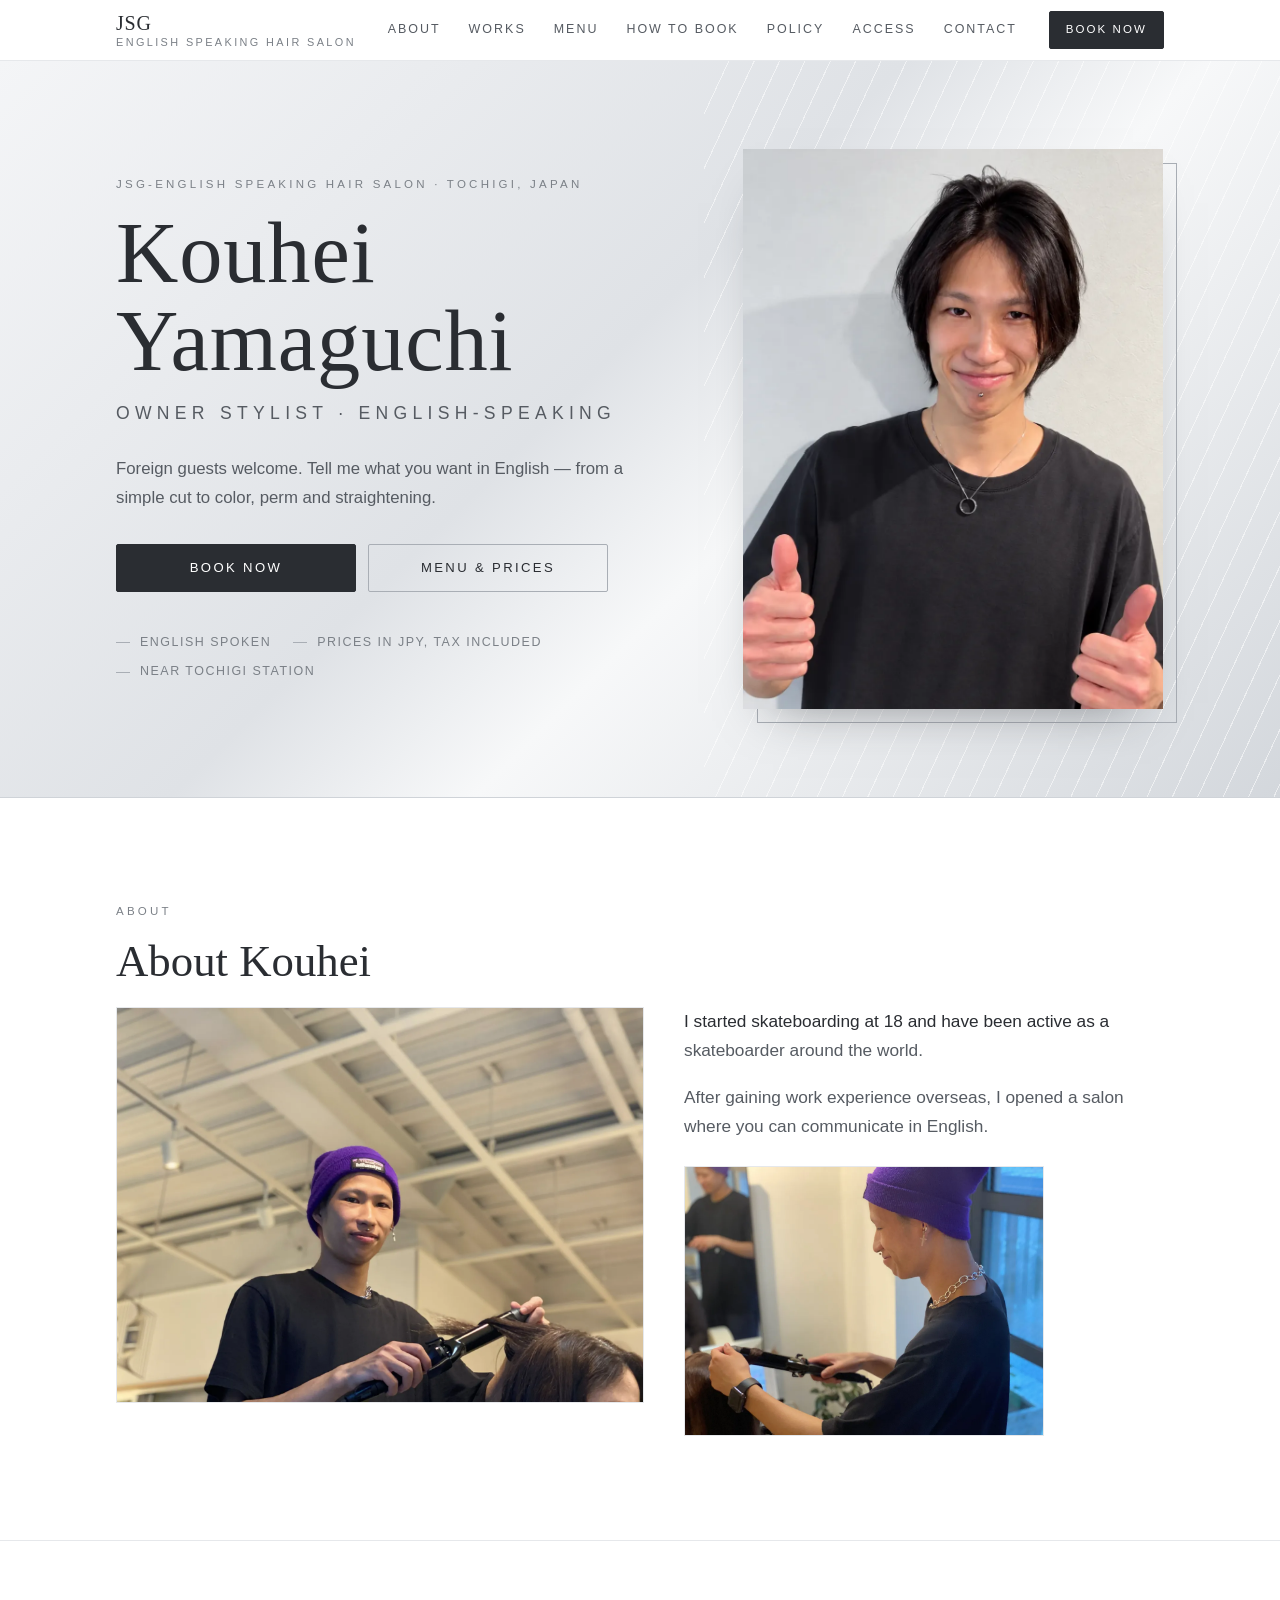
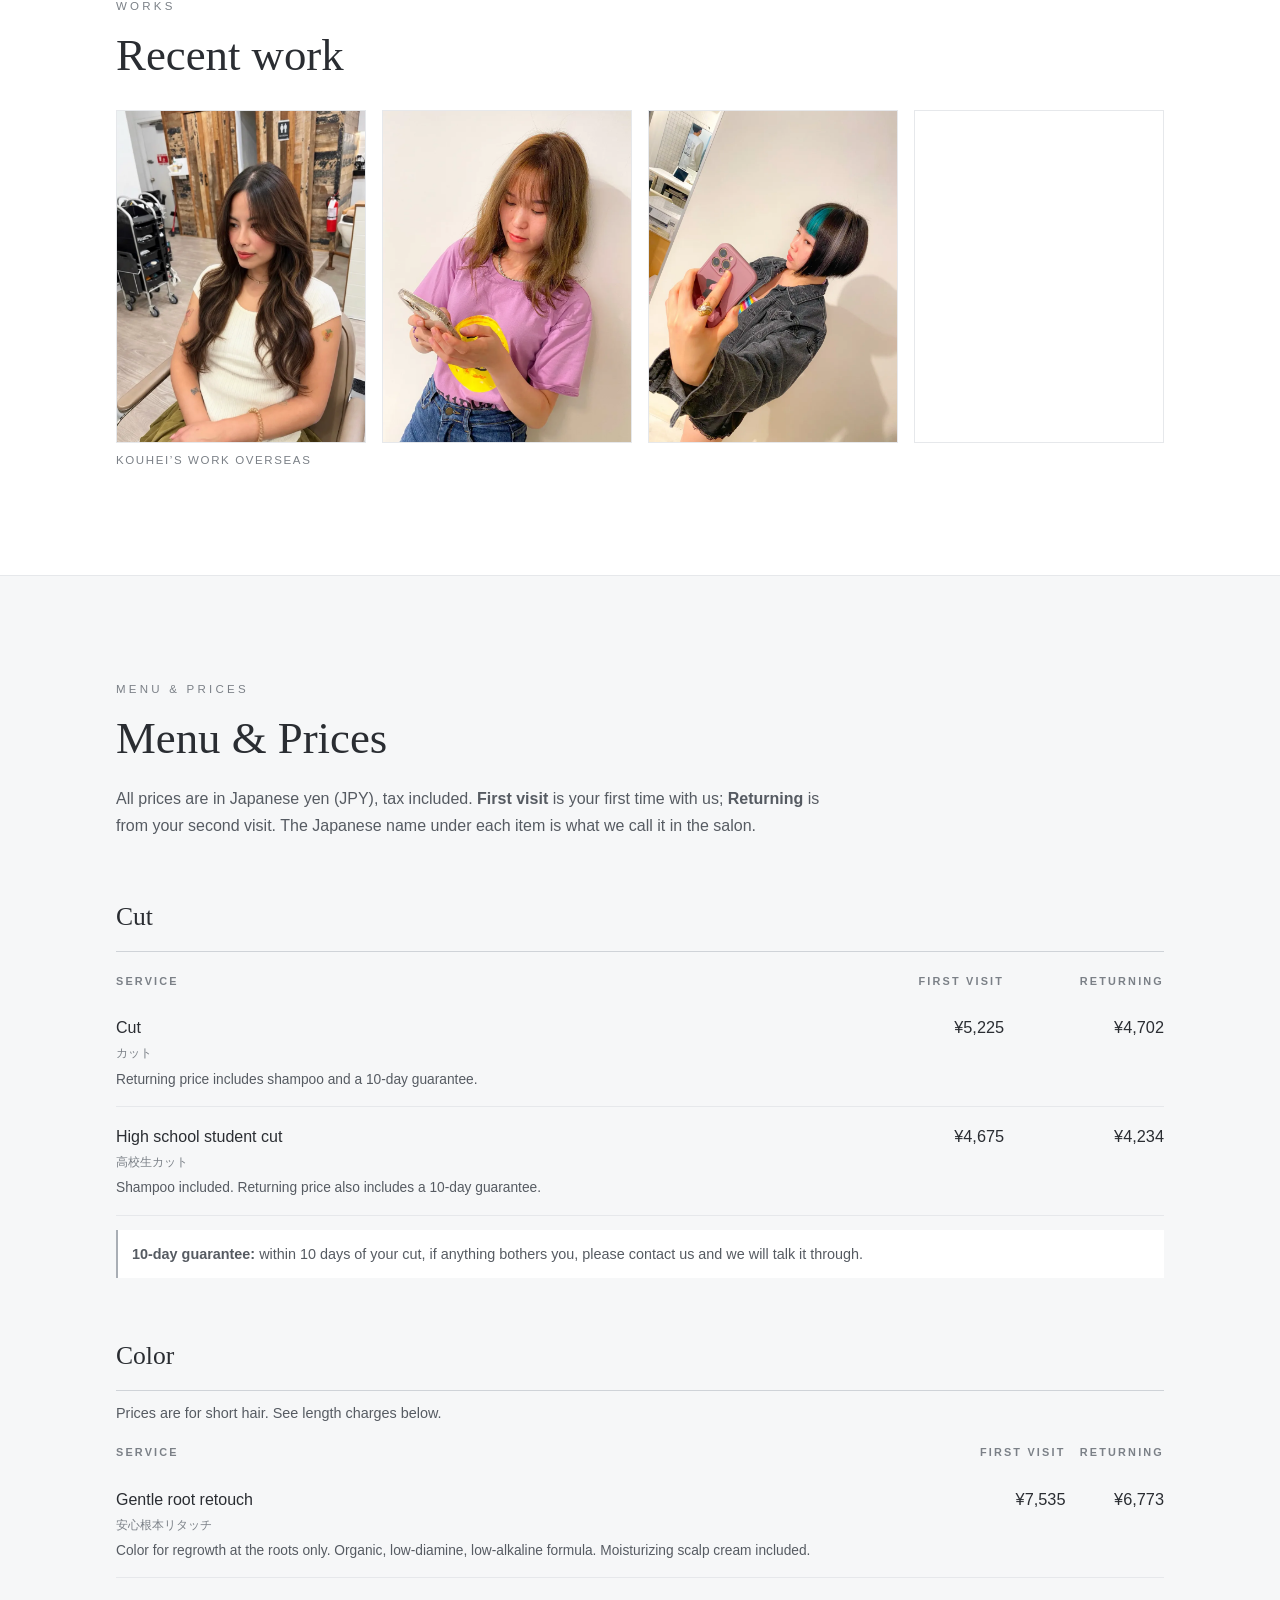
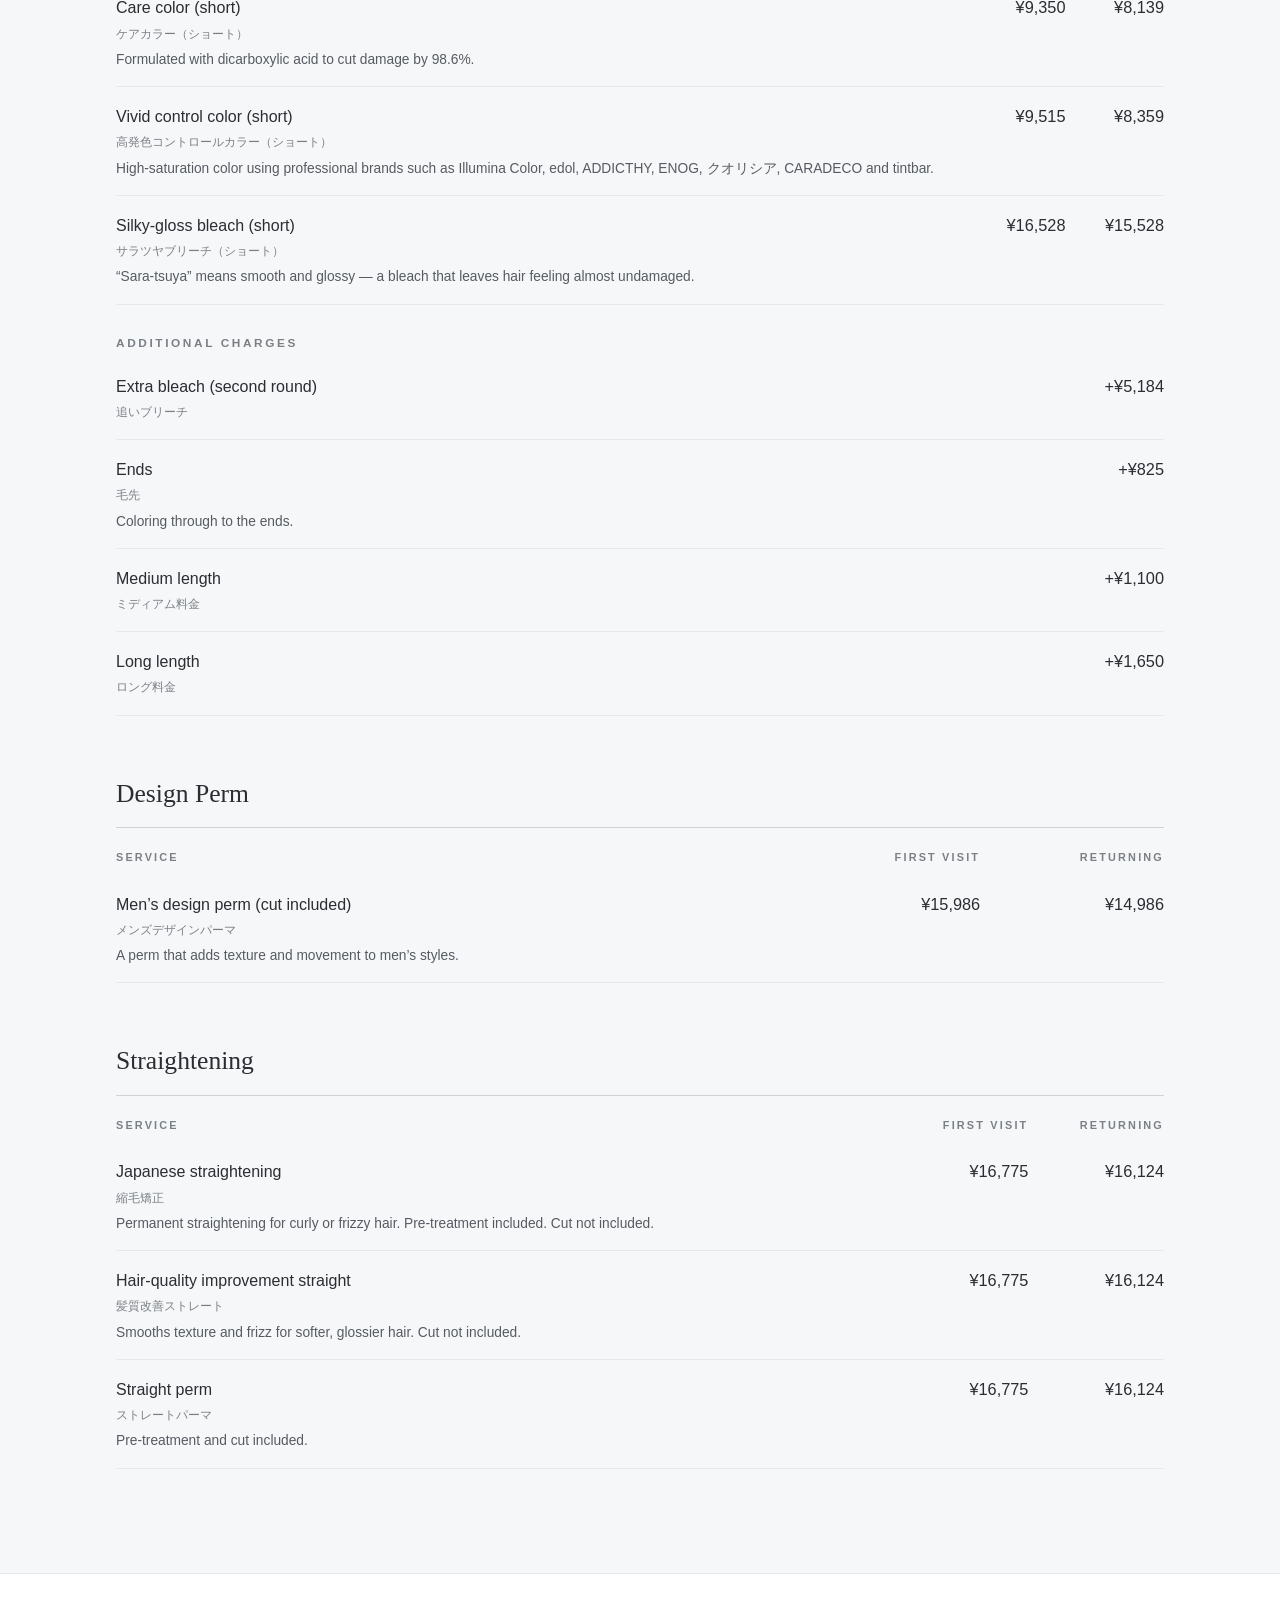
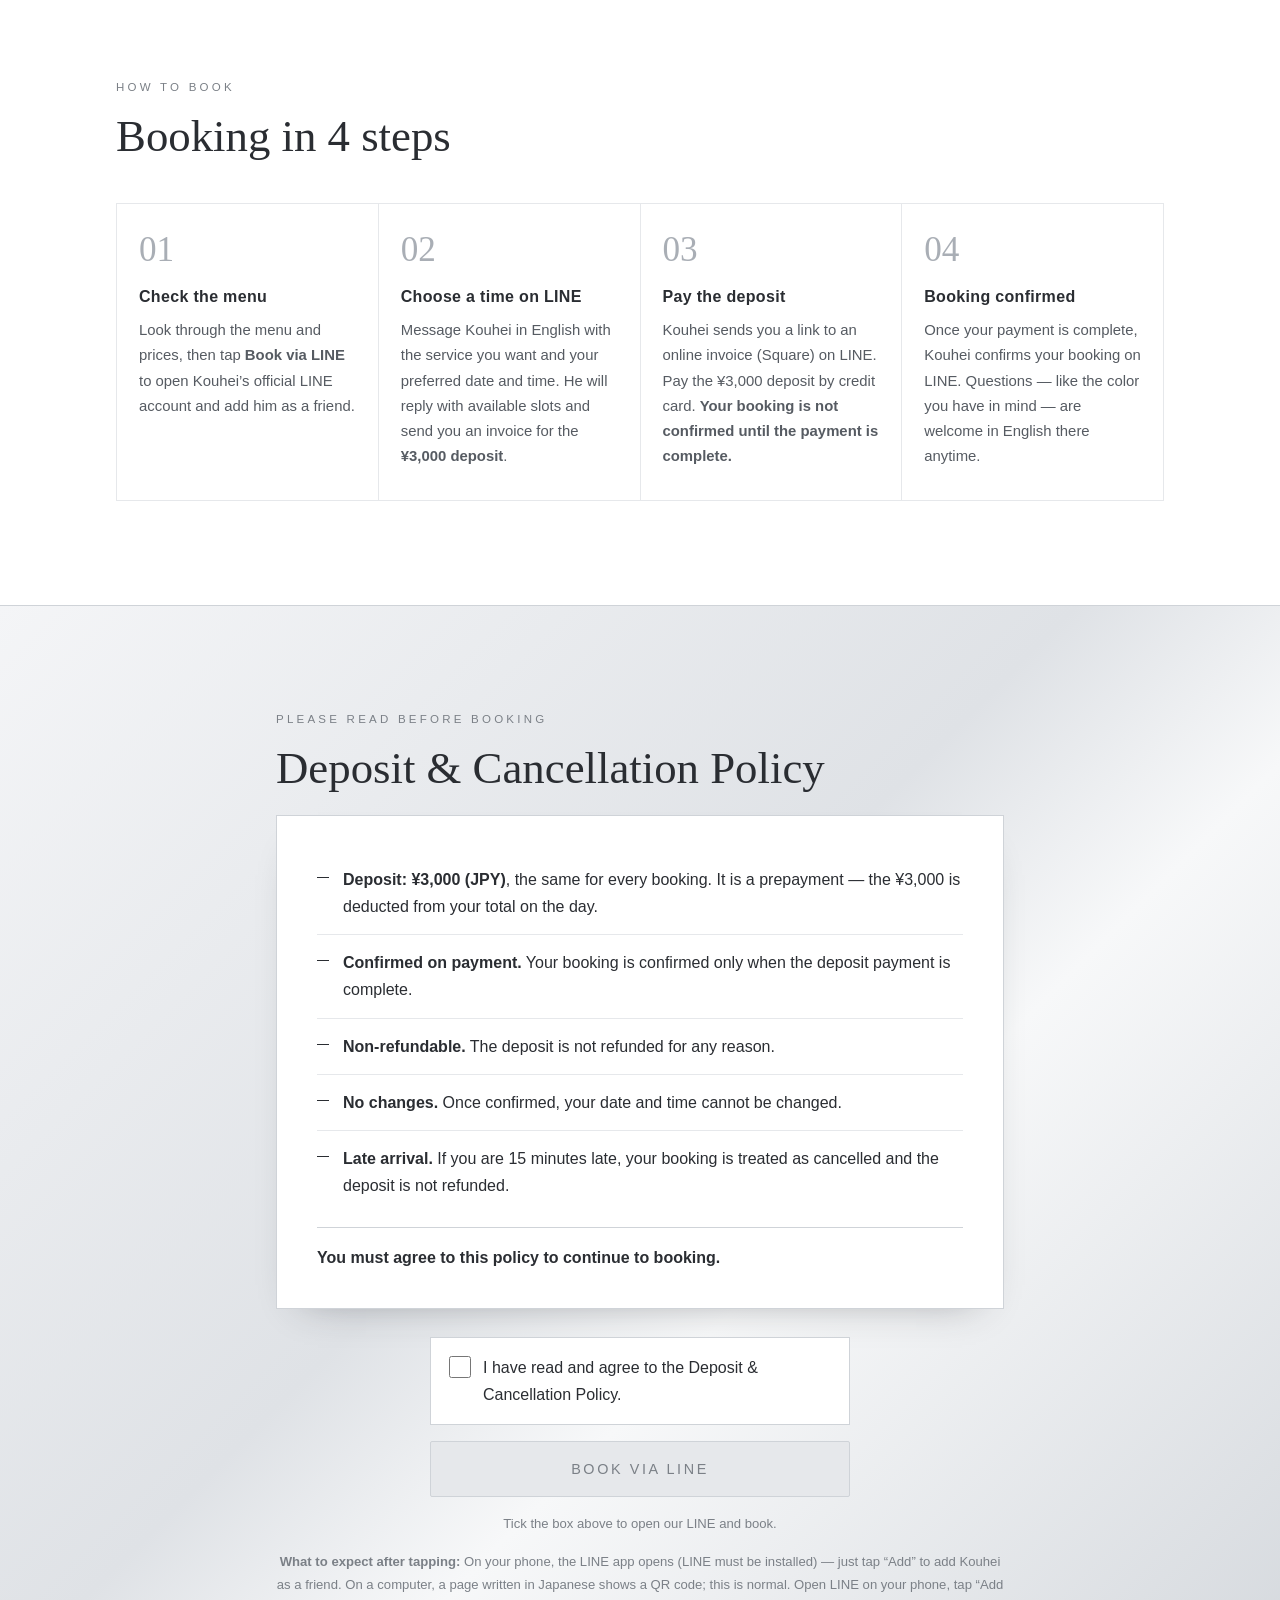
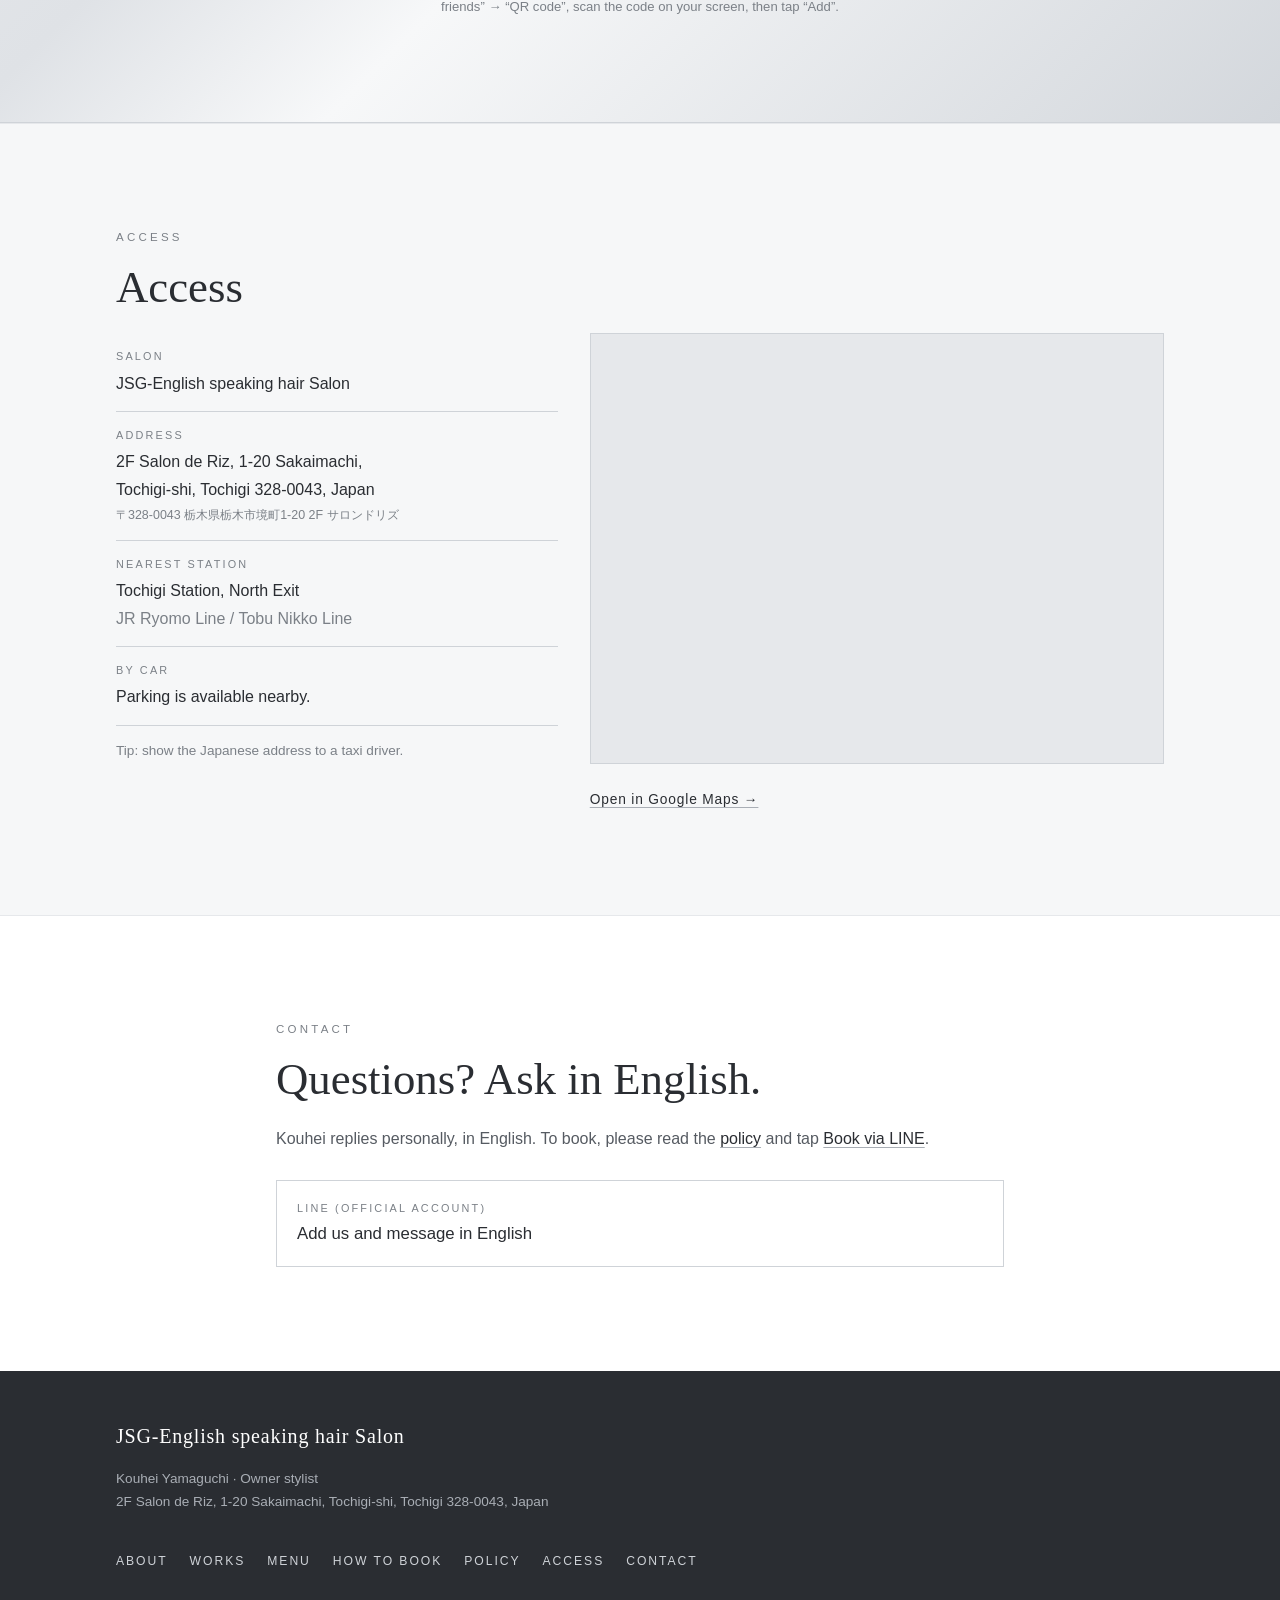
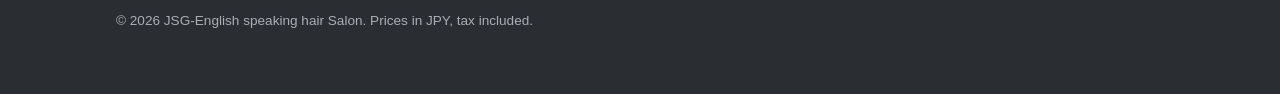
==== commit b39777c3: "Remove Instagram and Email from Contact (LINE only) Co-Authored-By: Claude Opus 5.5 <noreply@anthrop" ====
--- a/index.html
+++ b/index.html
@@ -348,20 +348,7 @@
             <span class="contact-value">Add us and message in English</span>
           </a>
         </li>
-        <li>
-          <!-- TODO [INSTAGRAM]: ID が決まったら href と表示を差し替え -->
-          <a class="contact-card" href="https://www.instagram.com/[INSTAGRAM]/" target="_blank" rel="noopener">
-            <span class="contact-label">Instagram</span>
-            <span class="contact-value">@[INSTAGRAM]</span>
-          </a>
-        </li>
-        <li>
-          <!-- TODO [EMAIL]: アドレスが決まったら href と表示を差し替え -->
-          <a class="contact-card" href="mailto:[EMAIL]">
-            <span class="contact-label">Email</span>
-            <span class="contact-value">[EMAIL]</span>
-          </a>
-        </li>
+        <!-- Instagram・Email は掲載しない（2026-10-27 石黒さん決定）。連絡はLINEのみ -->
       </ul>
     </div>
   </section>
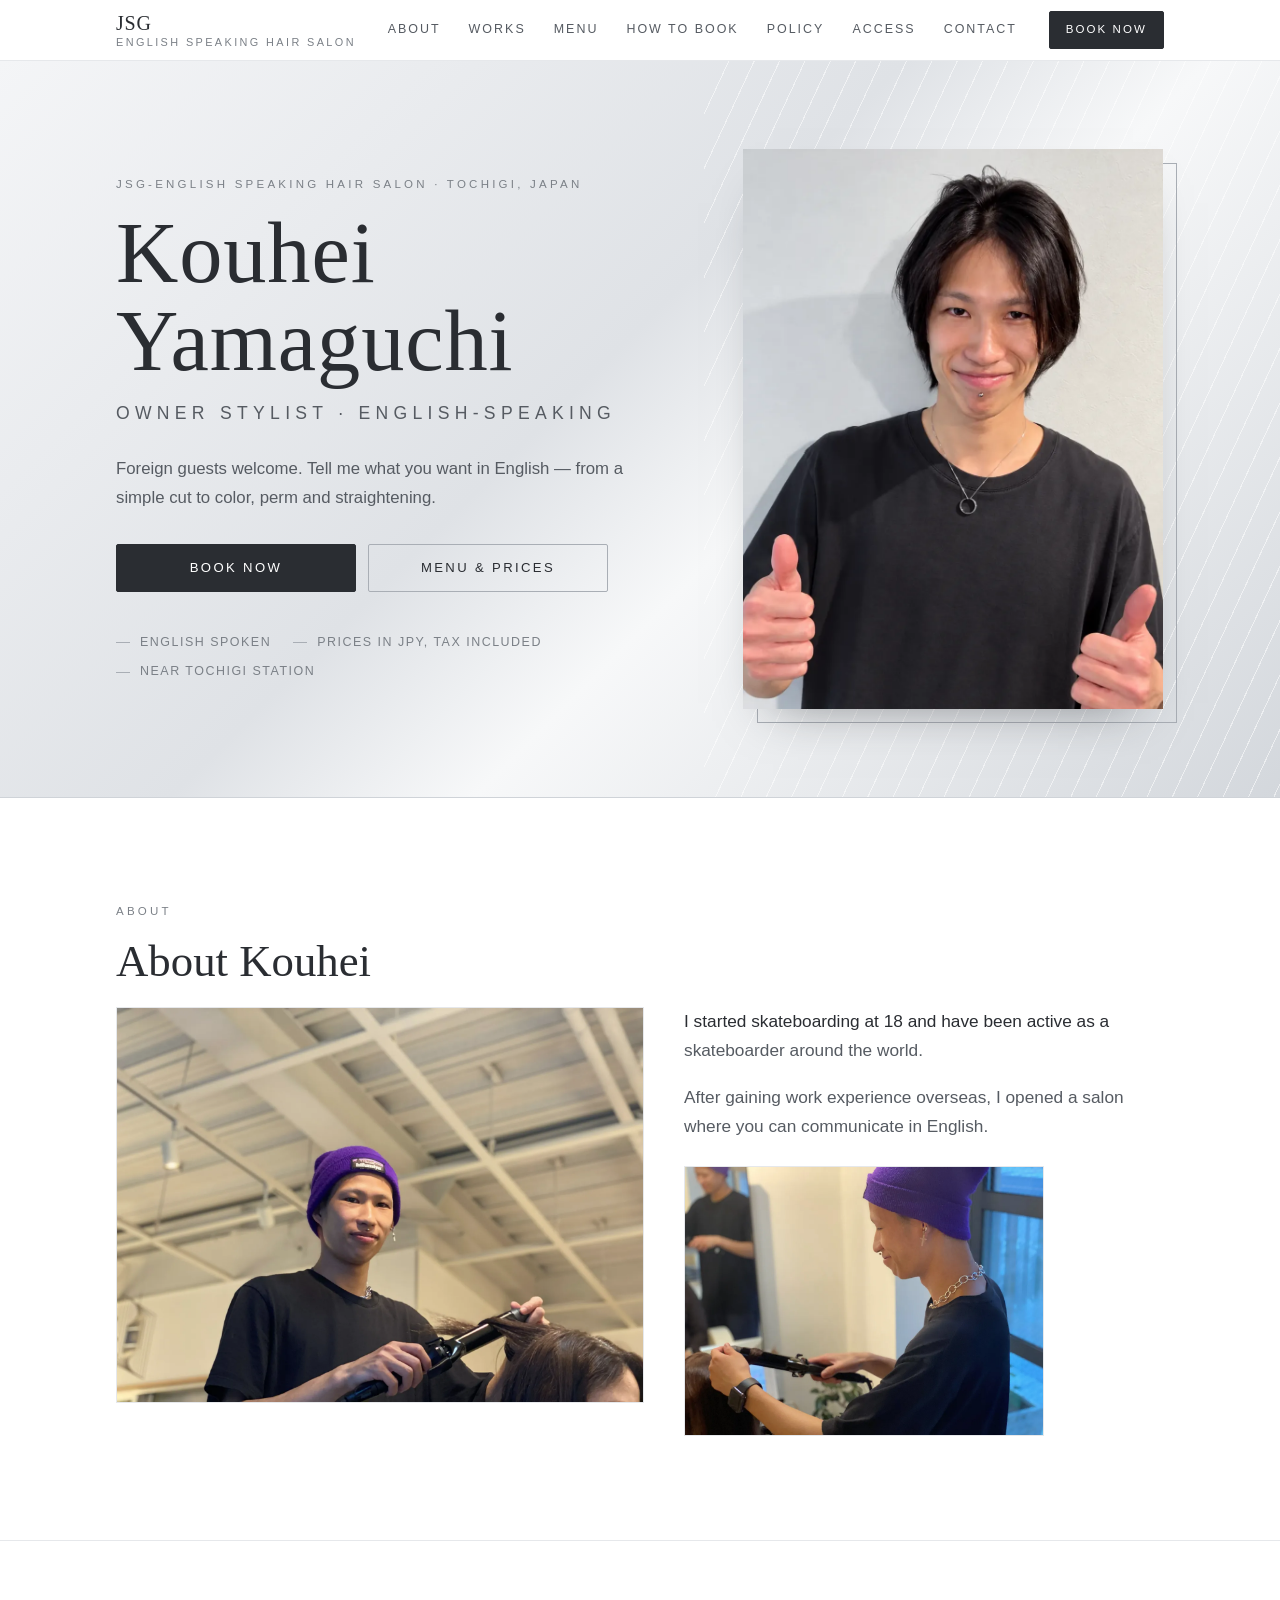
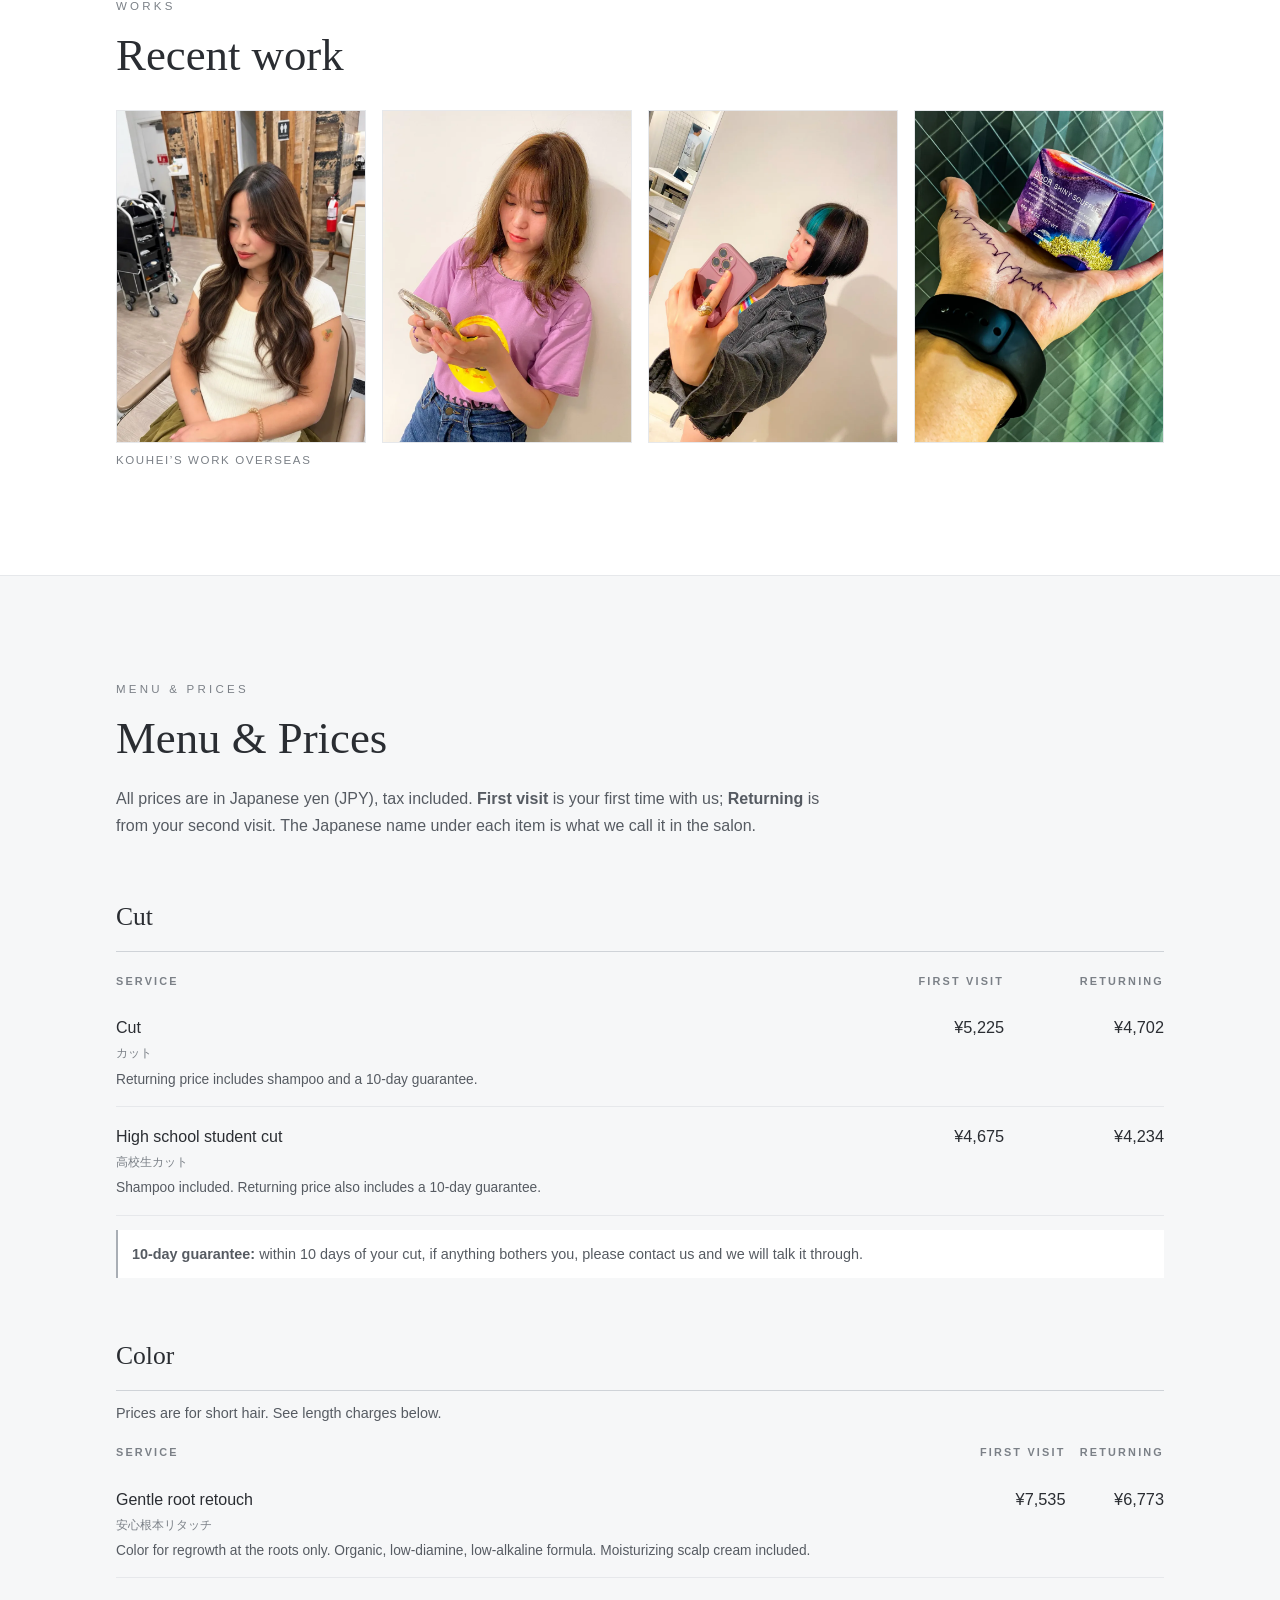
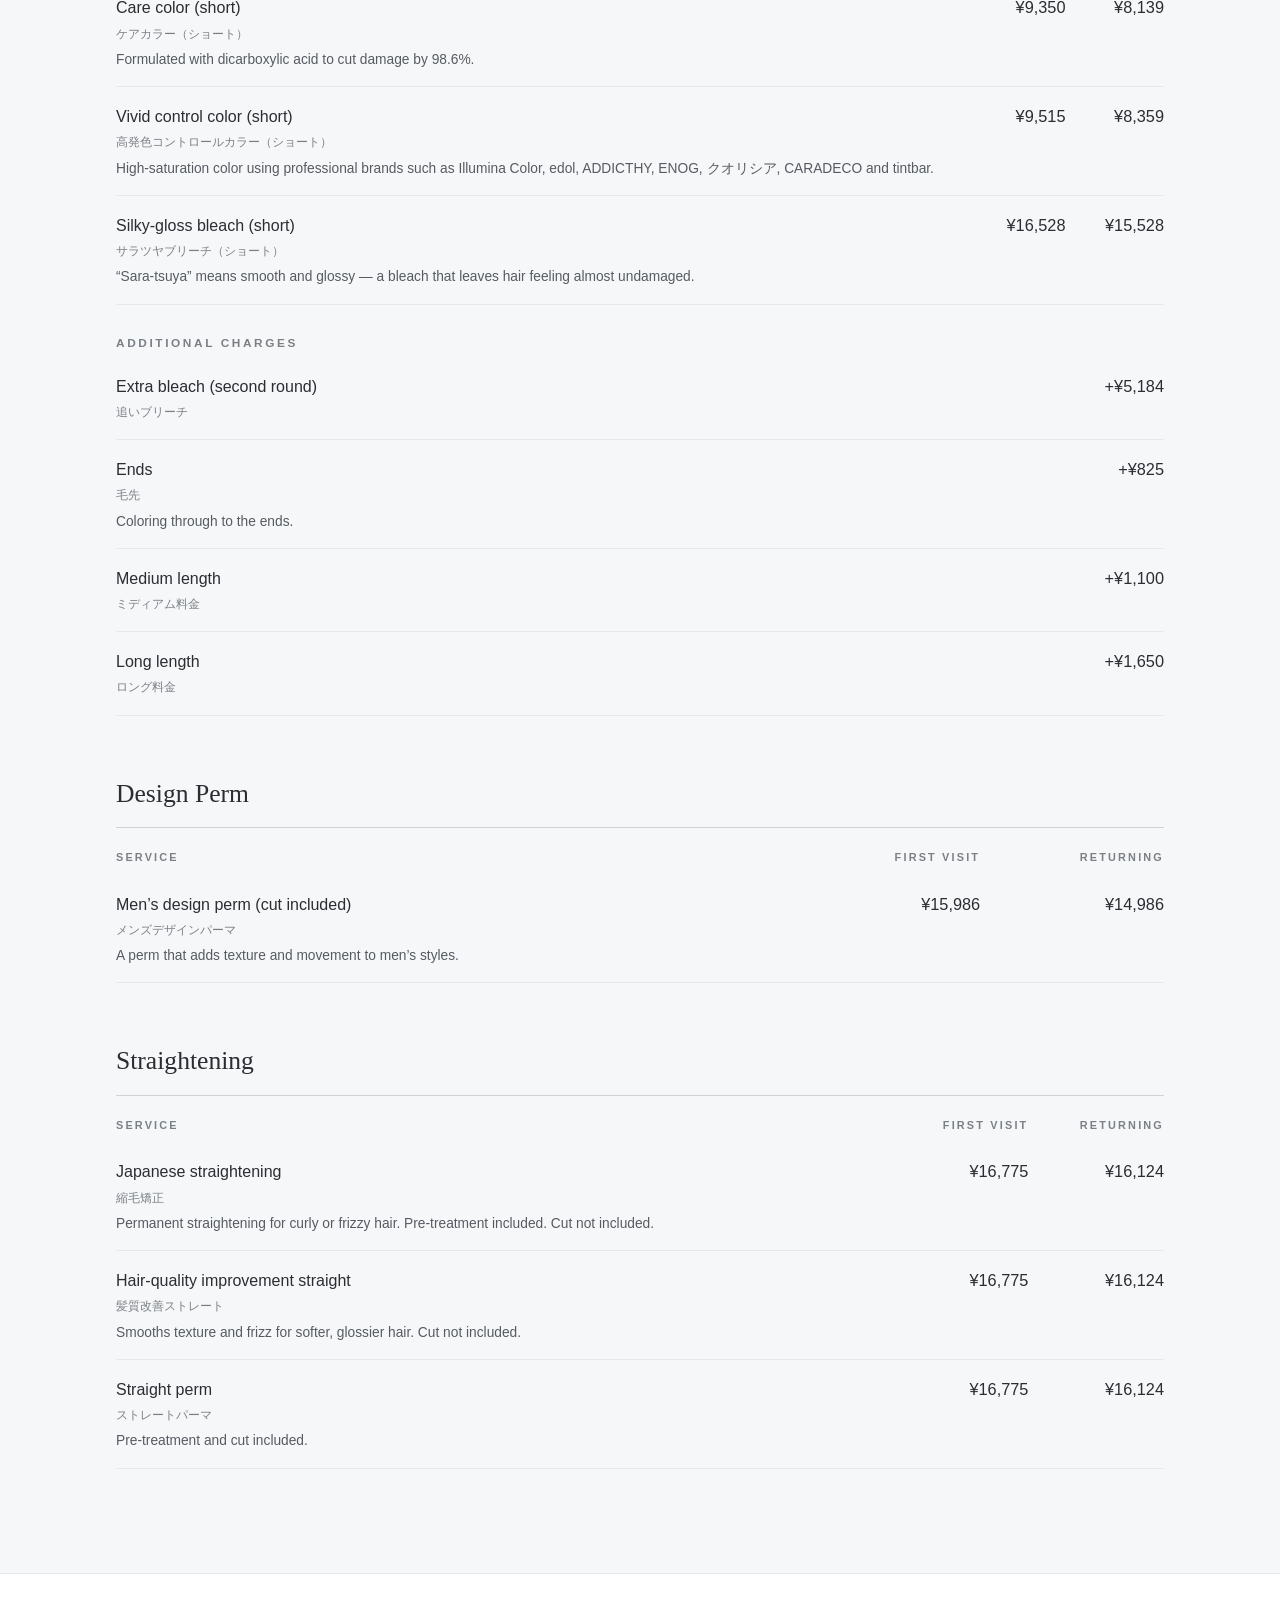
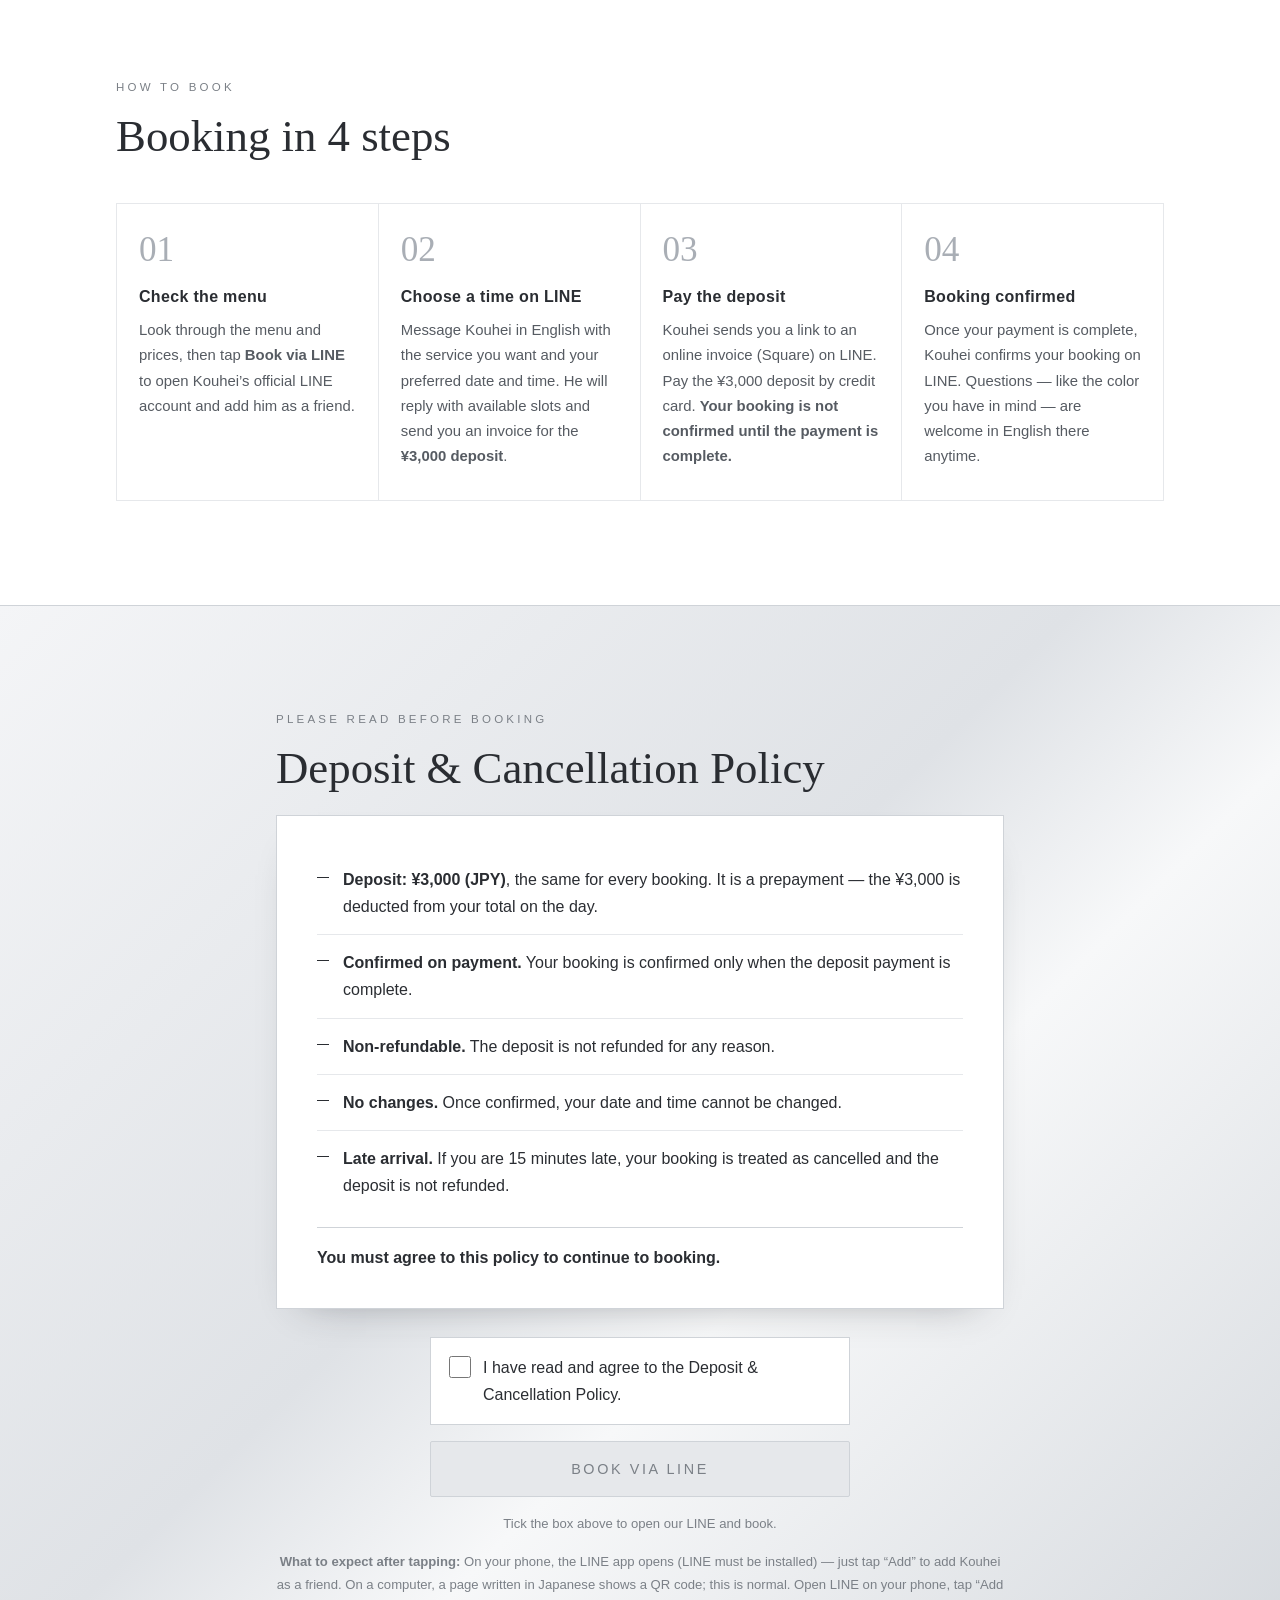
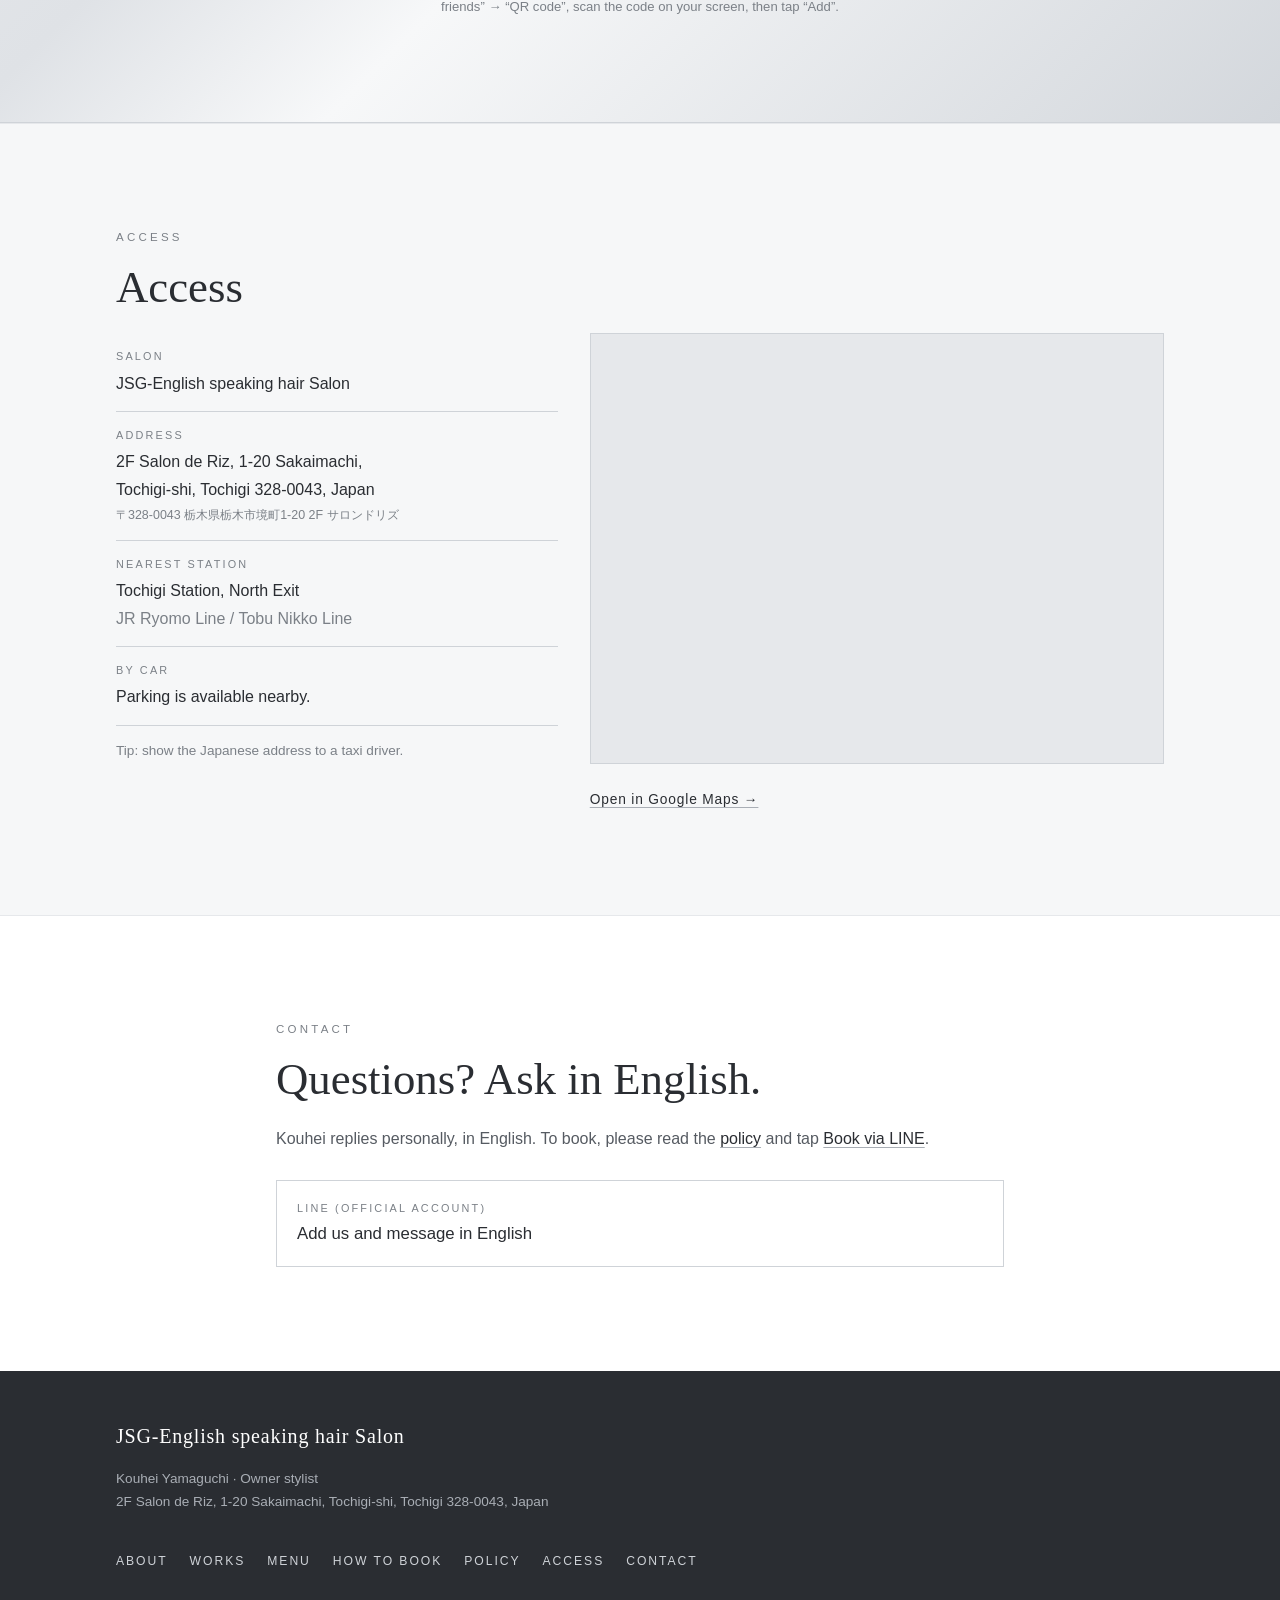
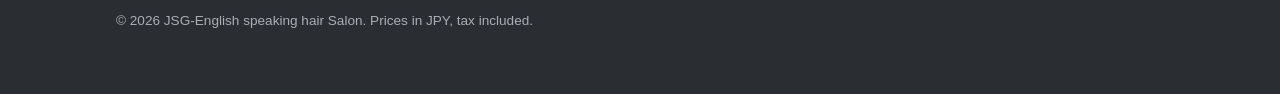
==== commit 998f9a6d: "Set GitHub Pages URL; add sitemap.xml and robots.txt Co-Authored-By: Claude Opus 5.5 <noreply@anthro" ====
--- a/index.html
+++ b/index.html
@@ -6,16 +6,16 @@
   <title>JSG-English speaking hair Salon | Kouhei Yamaguchi, Owner Stylist | Tochigi, Japan</title>
   <meta name="description" content="JSG-English speaking hair Salon in Tochigi, Japan. Owner stylist Kouhei Yamaguchi welcomes foreign guests — cut, color, perm and straightening in English. Prices in JPY. Near Tochigi Station North Exit.">
   <meta name="robots" content="index, follow">
-  <!-- TODO [DOMAIN]: 公開ドメインが決まったら https://[DOMAIN]/ を置き換える（canonical / og:url / og:image / sitemap.xml / robots.txt） -->
-  <link rel="canonical" href="https://[DOMAIN]/">
+  <!-- 公開URL（GitHub Pages）。独自ドメインに移すときは canonical / og:url / og:image / JSON-LD / sitemap.xml / robots.txt をまとめて差し替える -->
+  <link rel="canonical" href="https://salonderiz201431-cpu.github.io/jsg-site/">
 
   <!-- Open Graph -->
   <meta property="og:type" content="website">
   <meta property="og:site_name" content="JSG-English speaking hair Salon">
   <meta property="og:title" content="JSG-English speaking hair Salon — Kouhei Yamaguchi, Owner Stylist">
   <meta property="og:description" content="Foreign guests welcome in Tochigi, Japan. Cut, color, perm and straightening with an English-speaking owner stylist. Book via LINE with a ¥3,000 deposit.">
-  <meta property="og:url" content="https://[DOMAIN]/">
-  <meta property="og:image" content="https://[DOMAIN]/images/og-image.png">
+  <meta property="og:url" content="https://salonderiz201431-cpu.github.io/jsg-site/">
+  <meta property="og:image" content="https://salonderiz201431-cpu.github.io/jsg-site/images/og-image.png">
   <meta property="og:image:width" content="1200">
   <meta property="og:image:height" content="630">
   <meta property="og:locale" content="en_US">
@@ -30,8 +30,8 @@
     "@context": "https://schema.org",
     "@type": "HairSalon",
     "name": "JSG-English speaking hair Salon",
-    "url": "https://[DOMAIN]/",
-    "image": "https://[DOMAIN]/images/og-image.png",
+    "url": "https://salonderiz201431-cpu.github.io/jsg-site/",
+    "image": "https://salonderiz201431-cpu.github.io/jsg-site/images/og-image.png",
     "priceRange": "¥¥",
     "currenciesAccepted": "JPY",
     "availableLanguage": ["English", "Japanese"],
